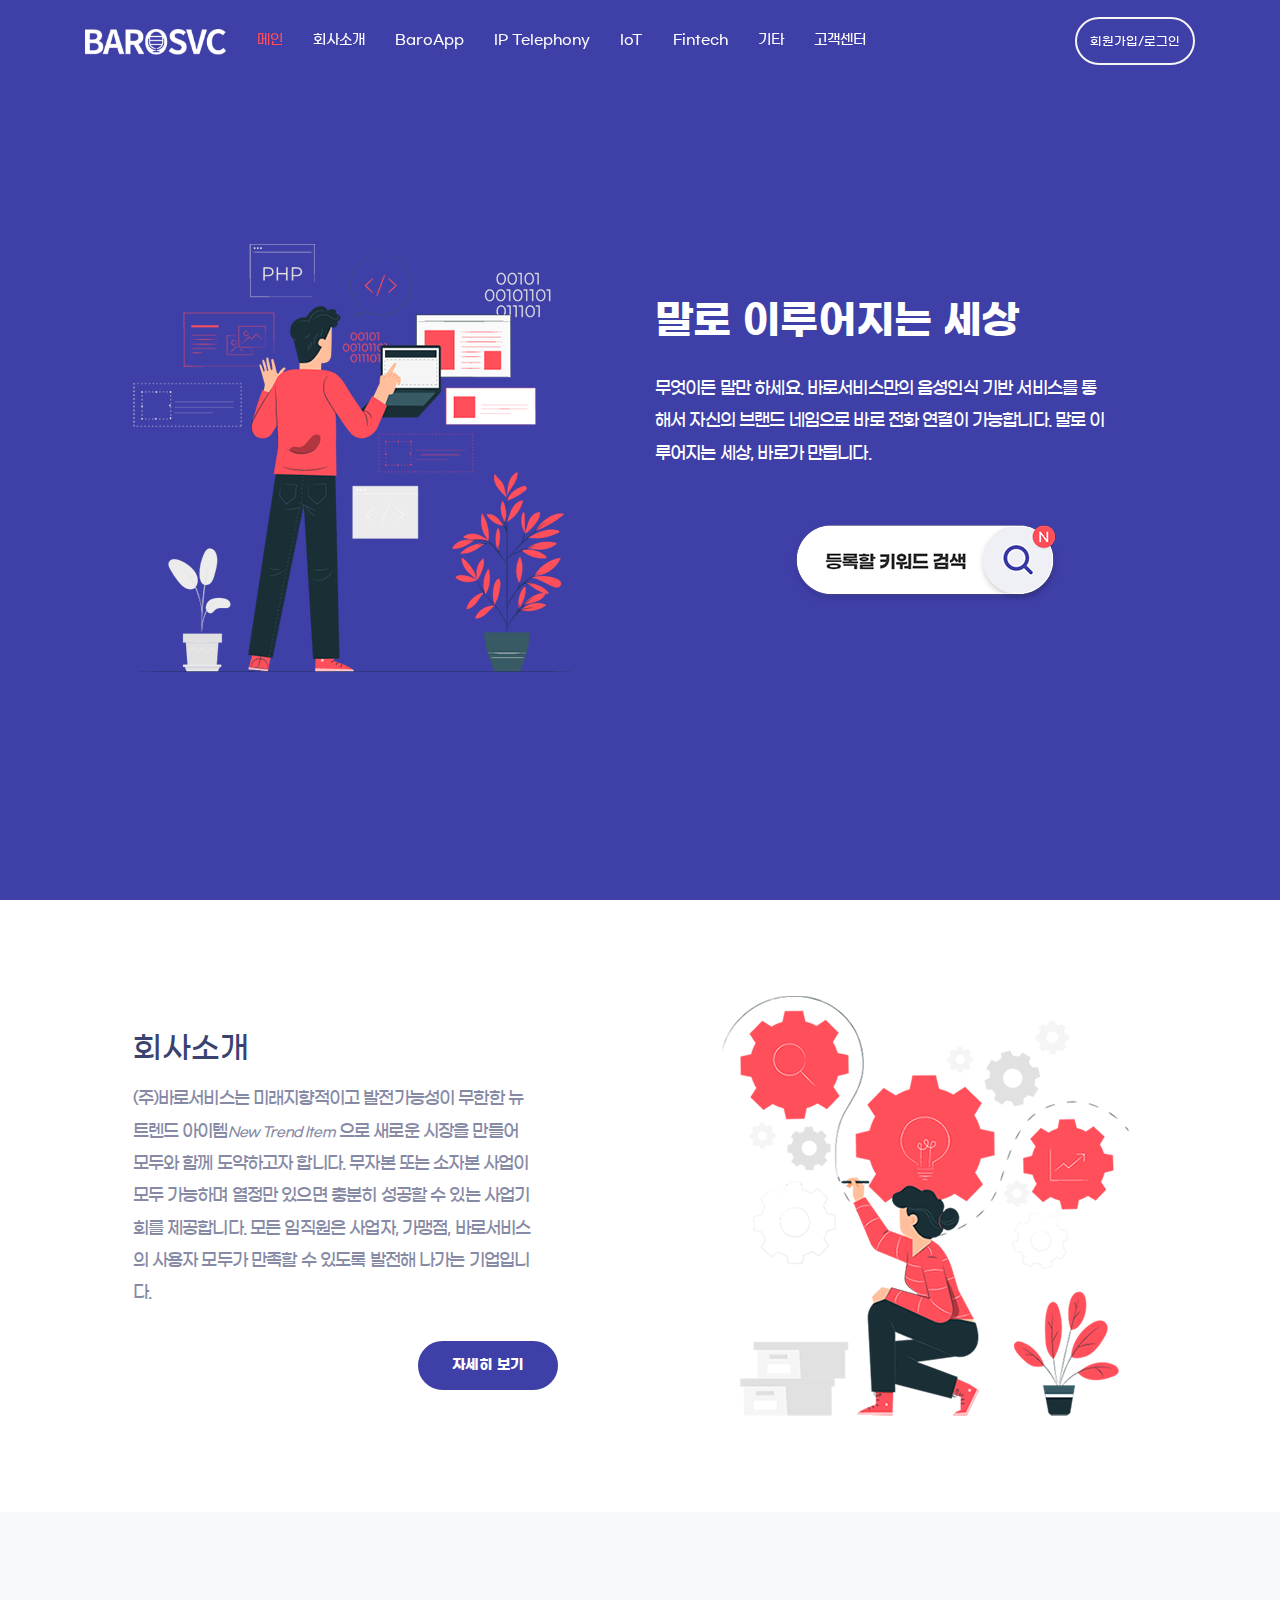
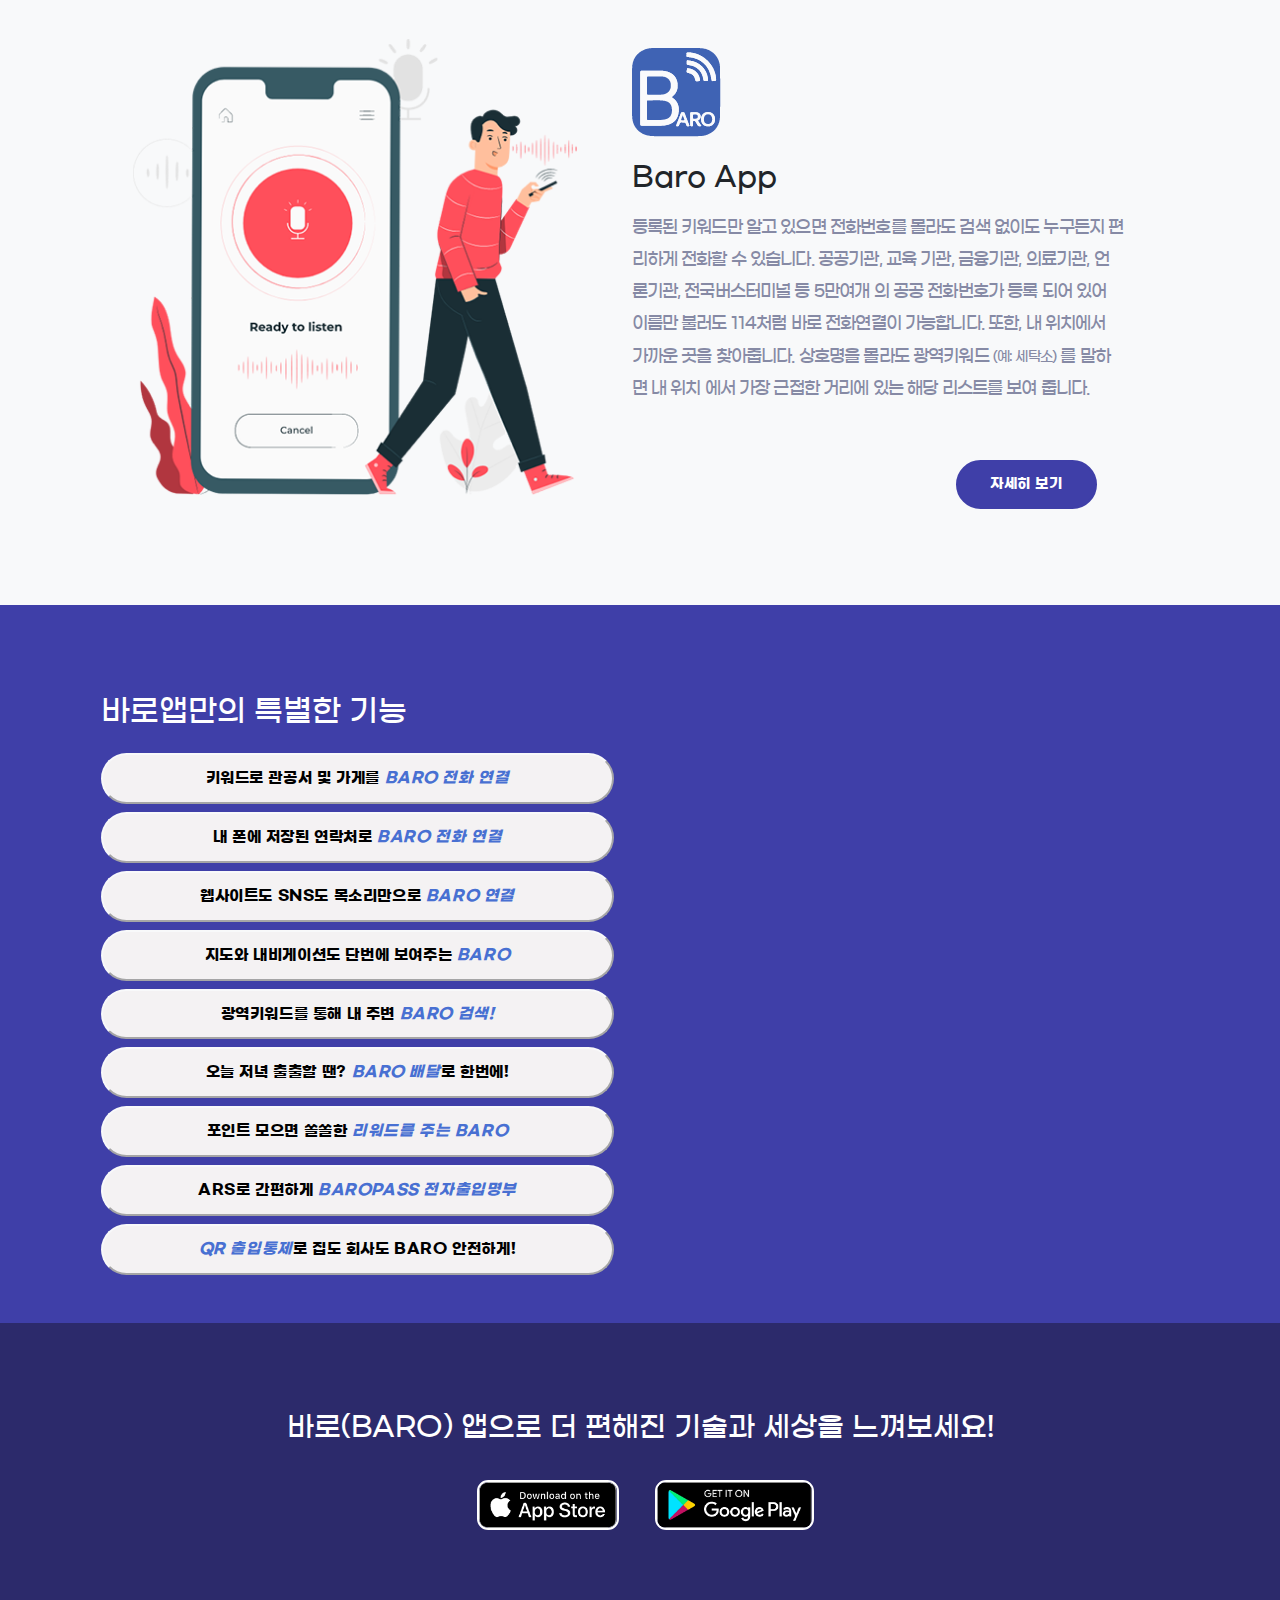
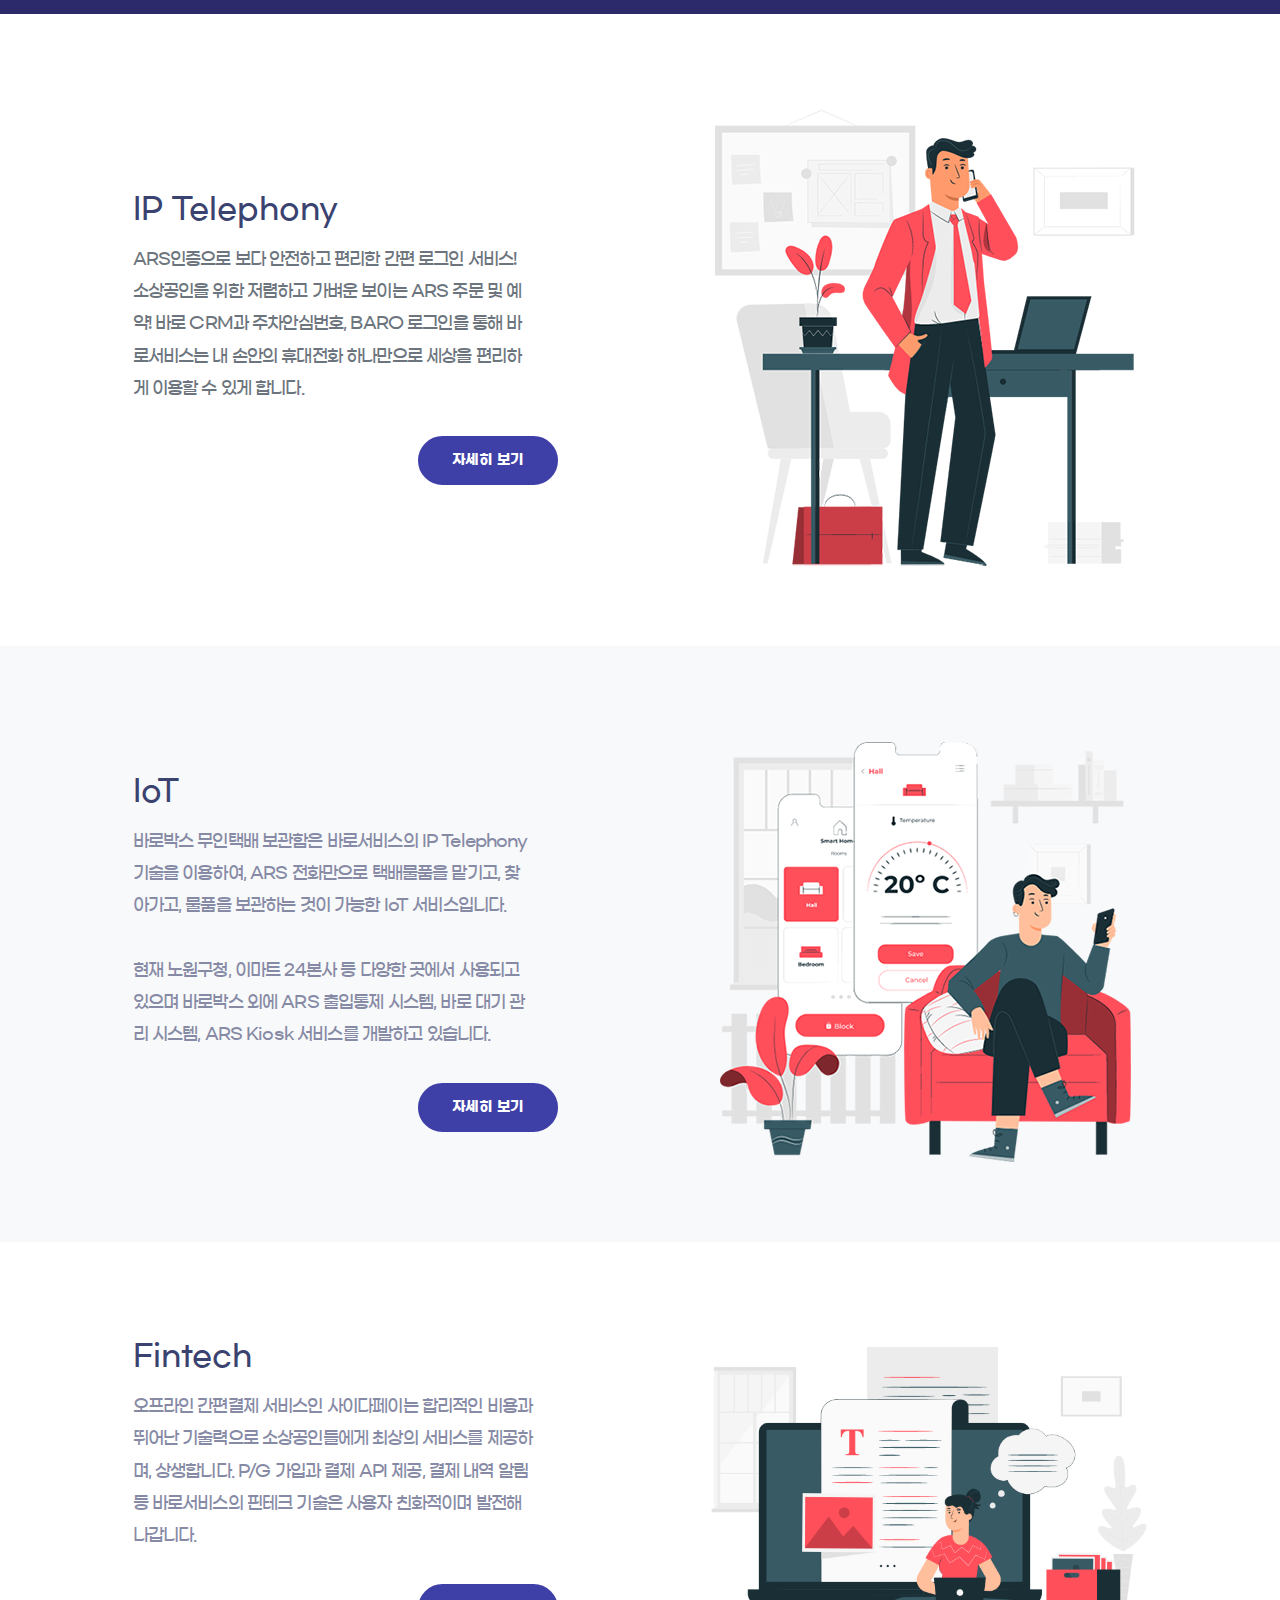
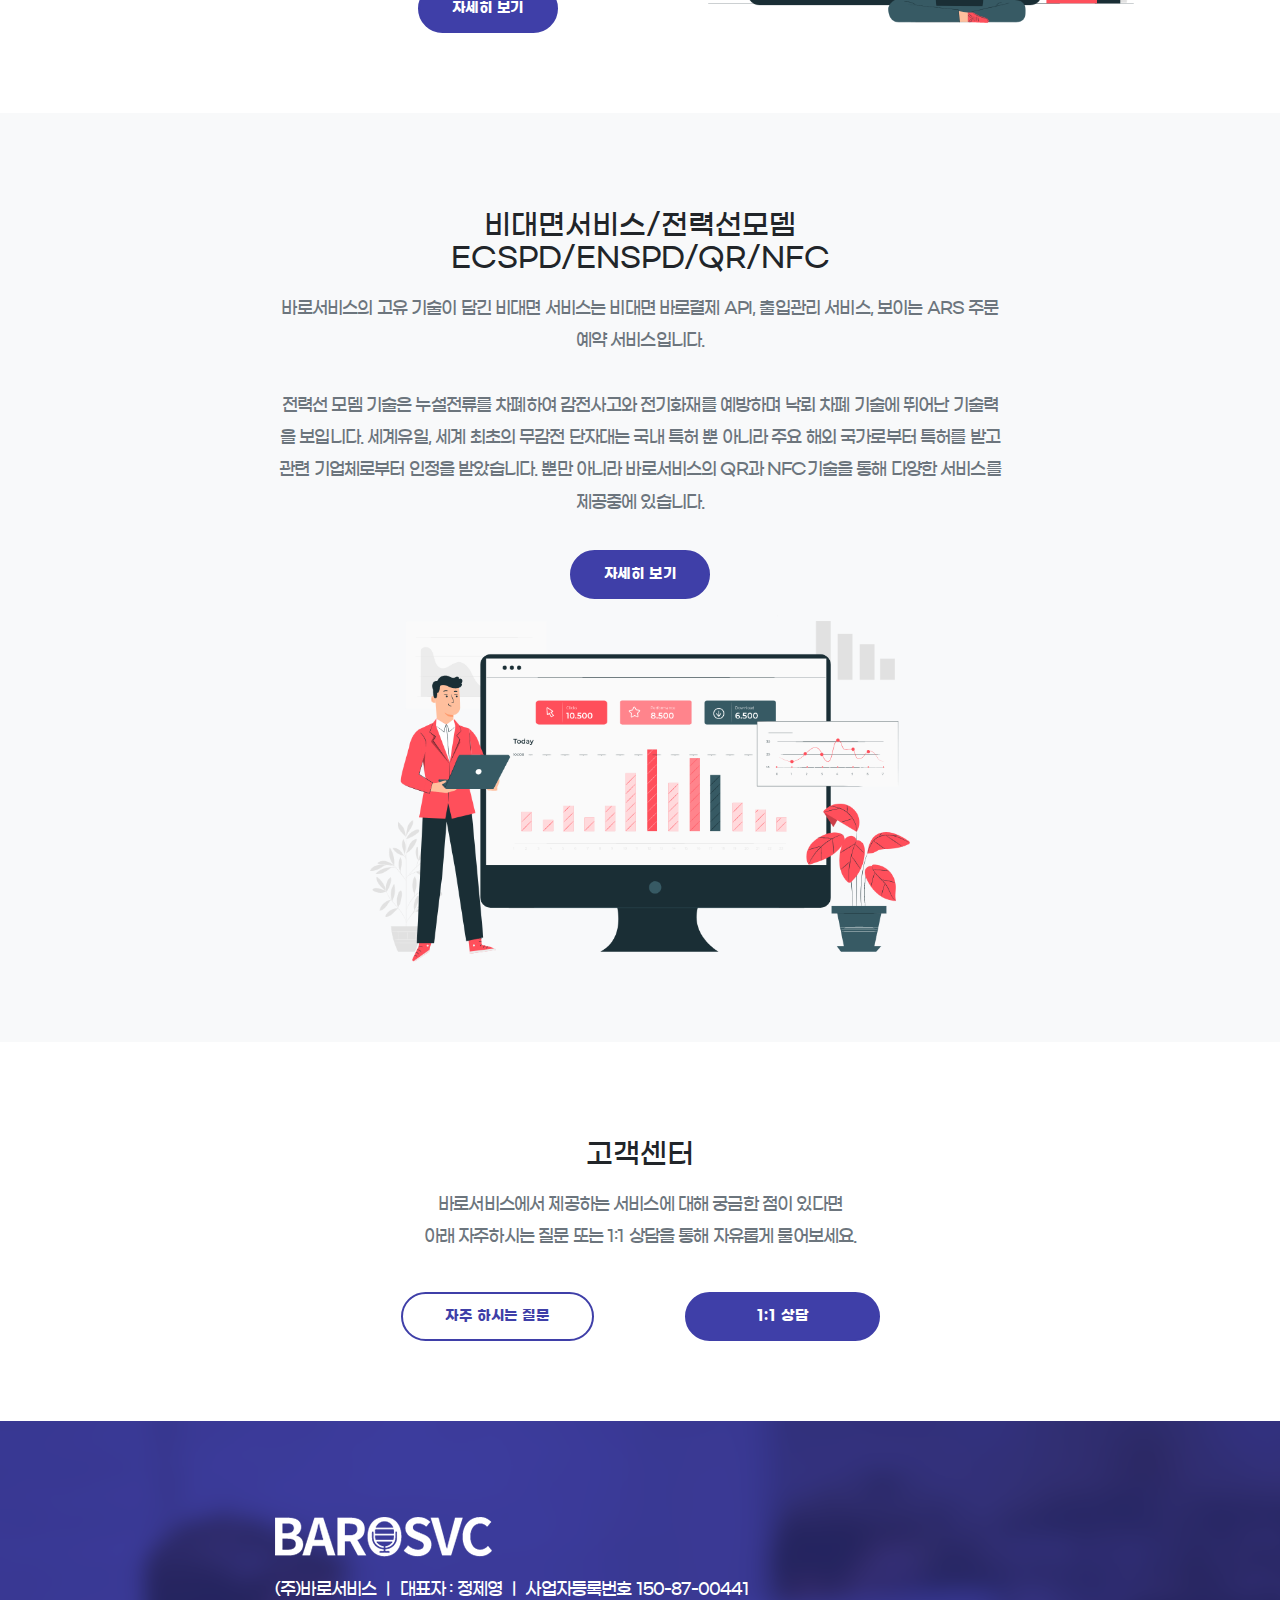
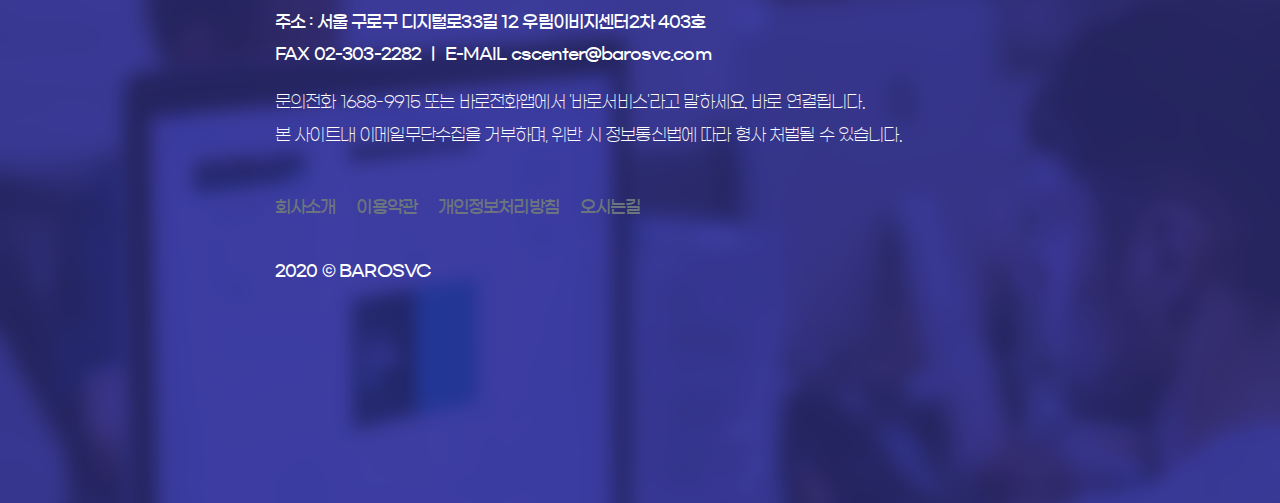
==== index.html @ 36eae2c4 "listed button organize" ====
<!DOCTYPE html>
<html lang="en">
<head>
    <meta charset="UTF-8">
    <meta name="viewport" content="width=device-width, initial-scale=1.0">
    <title>(주)바로서비스</title>
    <meta name="keywords" content="">
    <meta name="description" content="">

    <!--Shortcut Icon -->
    <link rel="shortcut icon" href="images/favicon.ico">
    <link rel="icon" href="images/favicon.ico" type="image/x-icon">

    <!--Slider Css-->
    <link href="css/owl.carousel.css" rel="stylesheet">
    <link href="css/owl.theme.css" rel="stylesheet">
    <link href="css/owl.transitions.css" rel="stylesheet">

    <!-- Icon -->
    <link href="css/mobiriseicons.css" rel="stylesheet">

    <link rel="stylesheet" type="text/css" href="css/materialdesignicons.min.css" />

    <!--bootstrap Css-->
    <link rel="stylesheet" type="text/css" href="css/bootstrap.min.css" />

    <!-- Custom styles for this template -->
    <link href="css/style.css" rel="stylesheet">
</head>
<body>
    <!--START NAVBAR-->
    <nav class="navbar navbar-expand-lg fixed-top custom_nav_menu sticky">
        <div class="container">
            <!-- LOGO -->
            <a class="navbar-brand logo" href="index.html" >
                <img class="img-fluid logo-light" src="images/logo-white.png" alt="Logo Light">
                <img class="img-fluid logo-dark" src="images/logo-blue.png" alt="Logo Dark">
            </a>

            <button class="navbar-toggler" type="button" data-toggle="collapse" data-target="#navbarCollapse" aria-controls="navbarCollapse" aria-expanded="false" aria-label="Toggle navigation">
                <i class="mdi mdi-menu"></i>
            </button>
            
            <div class="collapse navbar-collapse" id="navbarCollapse">
                <ul class="navbar-nav mr-auto">
                    <!--
                        <li class="nav-item active"><a href="#home" class="nav-link">메인</a></li>
                    -->
                    <li class="nav-item active"><a href="#home" class="nav-link">메인</a></li>
                    <li class="nav-item"><a href="#about" class="nav-link">회사소개</a></li>
                    <li class="nav-item"><a href="#baroapp" class="nav-link">BaroApp</a></li>
                    <li class="nav-item"><a href="#iptelephony" class="nav-link">IP Telephony</a></li>
                    <li class="nav-item"><a href="#iot" class="nav-link">IoT</a></li>
                    <li class="nav-item"><a href="#fintech" class="nav-link">Fintech</a></li>
                    <li class="nav-item"><a href="#etc" class="nav-link">기타</a></li>
                    <li class="nav-item"><a href="#contact" class="nav-link">고객센터</a></li>

                </ul>
                <!-- <img src="images/search_white.png" alt="search"> -->
                <button class="btn_outline btn btn_small text-capitalize btn_rounded navbar-btn" style="padding: 13px; font-size: 12px; letter-spacing: 0px;"  
                onclick="location.href='https://barosvc.com/baro/register'" >회원가입/로그인</button>

            </div>
        </div>
    </nav>
    <!--END NAVBAR-->
    <!-- About Section Start-->
    <section class="bg_home_tech_soft full_height_100vh_home" id="home">
        <div class="bg_overlay_cover_on"></div>
        <div class="home_table_cell">
            <div class="home_table_cell_center">
                <div class="container position-relative up-index">
                    <div class="row">

                        <div class="col-lg-6">
                            <div class="home_side_img mt-3">
                                <img src="images/image-01.png" alt="" class="img-fluid mx-auto d-block">
                            </div>
                        </div>
                        <div class="col-lg-6 mt-4 ">
                            <div class="mt-3">
                                <h1 class="home_title text-white mx-auto mb-0 pt-4"> 말로 이루어지는 세상</h1>
                                <div class="home_text_details">
                                    <p class="home_subtitle mt-4 mb-5 p">
                                        무엇이든 말만 하세요. 
                                        바로서비스만의 음성인식 기반 서비스를 통해서 
                                        자신의 브랜드 네임으로 바로 전화 연결이 가능합니다.
                                        말로 이루어지는 세상, 바로가 만듭니다. 

                                    </p>
                                </div>

                                <div class="img_about mt-3 pt-7">
                                    <a href="https://www.barosvc.com/baro/keyword">
                                        <img src="images/keywordsearch.png" alt="" class="img-fluid mx-auto d-block"></a>
                                </div>

                                
                            </div>
                        </div>

                        
                    </div>
                </div>
            </div>
        </div>
    </section>
        <!-- About Start-->
    <section class="section_all" id="about">
        <div class="container">
            <div class="row vertical_content_manage mb-3">
                <div class="col-lg-6">
                    <div class="about_details mt-4">
                        <h3 class="text-capitalize text_subtitle mb-3">회사소개</h3>
                        <p class="text_muted mt-3"> 
                            (주)바로서비스는 미래지향적이고 발전가능성이 무한한 뉴트렌드 아이템<em><small>New Trend Item</small></em> 으로 새로운 시장을 만들어 모두와 함께 도약하고자 합니다. 
                            무자본 또는 소자본 사업이 모두 가능하며 열정만 있으면 충분히 성공할 수 있는 사업기회를 제공합니다. 
                            모든 임직원은 사업자, 가맹점, 바로서비스의 사용자 모두가 만족할 수 있도록 발전해 나가는 기업입니다. 
                        </p>
                    </div>
                    
                    <div class="row mt-3">
                        <div class="col-lg-6">

                        </div>
                        <div class="col-lg-6">
                            <div class="mt-3">
                                <a href="https://www.barosvc.com/baro/baro_crm/1" 
                                class="btn btn_custom btn_rounded">자세히 보기</a>
                            </div>
                        </div>
                    </div>
                </div>
                <div class="col-lg-5">
                    <div class="img_about mt-3">
                        <img src="images/image-02.png" alt="" class="img-fluid mx-auto d-block">
                    </div>
                </div>
            </div>
        </div>
    </section>
    <!-- About End  -->
    
    <!-- Baroapp Start -->
       <section class="section_all bg-light" id="baroapp">
        <div class="container">
            <div class="row vertical_content_manage mb-7">
                <div class="col-lg-5">
                    <div class="services_img mt-3">
                        <img src="images/image-03.png" alt="" class="img-fluid mx-auto d-block">
                    </div>
                </div>

                <div class="col-lg-6">
                    <div class="row mt-3">
                        <div class="col-lg-12">
                            <div class="services_boxes p-4 mt-3">
                                <div class="services_icon ">
                                    <a href="https://baroapp.baro.pro/%EB%B0%94%EB%A1%9C%EC%95%B1-%EC%82%AC%EC%9A%A9%EB%B2%95-1" target="_blank"><img src="images/icon-baroapp.png"></a>
                                </div>
                                <div class="services_desc mt-4">
                                    <h3 class="text-capitalize text_subtitle mb-3">Baro App</h5>
                                    <p class="mt-3 text_muted mb-3">
                                        등록된 키워드만 알고 있으면 전화번호를 몰라도 검색 없이도 누구든지 편리하게 전화할 수 있습니다. 
                                        공공기관, 교육 기관, 금융기관, 의료기관, 언론기관, 전국버스터미널 등 5만여개 의 공공 전화번호가 등록 되어 있어
                                         이름만 불러도 114처럼 바로 전화연결이 가능합니다. 또한, 내 위치에서 가까운 곳을 찾아줍니다. 
                                         상호명을 몰라도 광역키워드 <small>(예: 세탁소)</small> 를 말하면 내 위치 에서 가장 근접한 거리에 있는 해당 리스트를 보여 줍니다.
                                    </p>
                                </div>
                            </div>
                        </div>

                    </div>

                    <div class="row mb-3">
                        <div class="col-lg-7">

                        </div>
                        <div class="col-lg-5">
                            <div class="mt-3 ml-3">
                                <a href="#" class="btn btn_custom btn_rounded">자세히 보기</a>
                            </div>
                        </div>
                    </div>
                   
                </div>
            </div>
        </div>
    </section>
    <!-- BaroApp End  -->
    <!--바로앱 상세-->
    <section class="section_all bg_custom pb-0" id="baroapp-function">
        <div class="container pb-0"">
            <div class="row pb-0">
                <div class="col-lg-6 mb-5">
                    <div class="about_details mt-2 ml-3">
                        <h3 class="text-capitalize text_subtitle text-white mb-3">바로앱만의 특별한 기능</h3>
                    </div>
                    <div class="row">
                        <div class="col-lg-12 mt-2 ml-3"">
                            <div>
                                <button class="btn-light btn_baroapp">키워드로 관공서 및 가게를 <i class="baro_highlight">BARO 전화 연결</i></a>
                            </div>
                        </div>
                        <div class="col-lg-12 mt-2 ml-3">
                            <div>
                                <button class="btn-light btn_baroapp">내 폰에 저장된 연락처로 <i class="baro_highlight">BARO 전화 연결</i></a>
                            </div>
                        </div>
                        <div class="col-lg-12 mt-2 ml-3">
                            <div >
                                <button class="btn-light btn_baroapp">웹사이트도 SNS도 목소리만으로 <i class="baro_highlight">BARO 연결</i></a>
                            </div>
                        </div>
                        <div class="col-lg-12 mt-2 ml-3">
                            <div>
                                <button class="btn-light btn_baroapp">지도와 내비게이션도 단번에 보여주는 <i class="baro_highlight">BARO</i></a>
                            </div>
                        </div>
                        <div class="col-lg-12 mt-2 ml-3">
                            <div>
                                <button class="btn-light btn_baroapp">광역키워드를 통해 내 주변 <i class="baro_highlight">BARO 검색!</i></a>
                            </div>
                        </div>
                        <div class="col-lg-12 mt-2 ml-3">
                            <div>
                                <button class="btn-light btn_baroapp">오늘 저녁 출출할 땐? <i class="baro_highlight">BARO 배달</i>로 한번에!</a>
                            </div>
                        </div>
                        <div class="col-lg-12 mt-2 ml-3">                            
                            <div>
                                <button class="btn-light btn_baroapp">포인트 모으면 쏠쏠한 <i class="baro_highlight">리워드를 주는 BARO</i></a>
                            </div>
                        </div>
                        <div class="col-lg-12 mt-2 ml-3">
                            <div>
                                <button class="btn-light btn_baroapp">ARS로 간편하게 <i class="baro_highlight">BAROPASS 전자출입명부</i></a>
                            </div>
                        </div>
                        <div class="col-lg-12 mt-2 ml-3">
                            <div>
                                <button class="btn-light btn_baroapp"><i class="baro_highlight">QR 출입통제</i>로 집도 회사도 BARO 안전하게!</a>
                            </div>
                        </div>
                        
                        
                    </div>
                </div>
                <div class="col-lg-5 mt-3 mb-3 pb-0">
                    <div class="img_about ml-7 mb-1 p-1" >
                        <!--
                        <img src="images/holding-phone-baroapp-long.png" alt="" class="img-fluid d-block">
                        -->
                        <video playsinline muted autoplay loop id="video-baroapp" class="ml-5">
                            <source src="video/baroapp-play.mp4" type="video/mp4">
                            <strong> Your browser does not support the video tag.</strong>
                        </video>
                    </div>
                </div>
            </div>
        </div>
    </section>
    <!--바로앱 상세 End-->
    <!-- BaroApp 띠배너 Start-->
    <section class="section_all" id="baroapp-download" style="background-color: #2C2A6B;">
        <div class="container">
            <div class="row">
                
                    <h3 class="text-capitalize text-white mx-auto p-2">
                        바로(BARO) 앱으로 더 편해진 기술과 세상을 느껴보세요!
                    </h3>
            </div>
                <div class="row mx-auto p-1">
                    <div class="col-md-4"></div>
                    <div class="col-lg-2">
                        <div class="mt-3 ">
                            <a href="https://apps.apple.com/kr/app/%EB%B0%94%EB%A1%9C%EC%95%B1-baroapp/id1038801091" class="" target="_blank">
                                <img class="mx-auto d-block"src="images/badge-appstore.png" alt="앱스토어링크" height="50px" 
                                style="border: white solid 2px; border-radius: 0.7em;"></a>
                        </div>
                    </div>
                    <div class="col-lg-2">
                        <div class="mt-3 ">
                            <a href="https://play.google.com/store/apps/details?id=kr.barotel" class="" target="_blank">
                                <img class=" mx-auto d-block"src="images/badge-playstore.png" alt="플레이스토어링크" height="50px" style="border: white solid 2px; border-radius: 0.7em;"></a>
                        </div>
                    </div>
                    <div class="col-md-4"></div>
                    
                </div>
            </div>
        </div>
    </section>
    <!--Baroapp end -->
    <section class="section_all bg_light" id="iptelephony">
        <div class="container">
            <div class="row vertical_content_manage">
                <div class="col-lg-6">
                    <div class="about_details mt-3">
                        <h3 class="text-capitalize text_subtitle mb-3 ">IP Telephony</h3>
                        <p class=" mt-3 text-muted mb-3"> 
                            ARS인증으로 보다 안전하고 편리한 간편 로그인 서비스! 
                            소상공인을 위한 저렴하고 가벼운 보이는 ARS 주문 및 예약! 바로 CRM과 주차안심번호, BARO 로그인을 
                            통해 바로서비스는 내 손안의 휴대전화 하나만으로 세상을 편리하게 이용할 수 있게 합니다.
                        </p>
                    </div>
                    
                    <div class="row mt-3">
                        <div class="col-lg-6">

                        </div>
                        <div class="col-lg-6">
                            <div class="mt-3">
                                <a href="https://sites.google.com/baro.pro/barotel/ars-%EC%9D%B8%EC%A6%9D" target="_blank" class="btn btn_custom btn_rounded">자세히 보기</a>
                            </div>
                        </div>
                    </div>
                </div>
                <div class="col-lg-5">
                    <div class="img_about mt-3">
                        <img src="images/image-04.png" alt="" class="img-fluid mx-auto d-block">
                    </div>
                </div>
            </div>
        </div>
    </section>
    <!--IoT Start-->
    <section class="section_all bg-light" id="iot">
        <div class="container">
            <div class="row vertical_content_manage">
                <div class="col-lg-6">
                    <div class="about_details mt-3">
                        <h3 class="text-capitalize text_subtitle mb-3">IoT</h3>
                        <p class="text_muted mt-3"> 
                            바로박스 무인택배 보관함은 바로서비스의 IP Telephony 기술을 이용하여, ARS 전화만으로 택배물품을 맡기고, 찾아가고, 
                            물품을 보관하는 것이 가능한 IoT 서비스입니다. <br><br> 현재 노원구청, 이마트 24본사 등 다양한 곳에서 사용되고 있으며 바로박스 
                            외에 ARS 출입통제 시스템, 바로 대기 관리 시스템, ARS Kiosk 서비스를 개발하고 있습니다. 
                        </p>
                    </div>
                    
                    <div class="row mt-3">
                        <div class="col-lg-6">

                        </div>
                        <div class="col-lg-6">
                            <div class="mt-3">
                                <a href="#" class="btn btn_custom btn_rounded">자세히 보기</a>
                            </div>
                        </div>
                    </div>
                </div>
                <div class="col-lg-5">
                    <div class="img_about mt-3">
                        <img src="images/image-05.png" alt="" class="img-fluid mx-auto d-block">
                    </div>
                </div>
            </div>
        </div>
    </section>
    <!--IoT End-->
    <section class="section_all" id="fintech">
        <div class="container">
            <div class="row vertical_content_manage">
                <div class="col-lg-6">
                    <div class="about_details mt-3">
                        <h3 class="text-capitalize text_subtitle mb-3">Fintech</h3>
                        <p class="text_muted mt-3"> 
                            오프라인 간편결제 서비스인 사이다페이는 합리적인 비용과 뛰어난 기술력으로 소상공인들에게 최상의 서비스를 제공하며, 
                            상생합니다. P/G 가입과 결제 API 제공, 결제 내역 알림 등 바로서비스의 핀테크 기술은 사용자 친화적이며 발전해나갑니다. 
                        </p>
                    </div>
                    
                    <div class="row mt-3">
                        <div class="col-lg-6">

                        </div>
                        <div class="col-lg-6">
                            <div class="mt-3">
                                <a href="#" class="btn btn_custom btn_rounded">자세히 보기</a>
                            </div>
                        </div>
                    </div>
                </div>
                <div class="col-lg-5">
                    <div class="img_about mt-3">
                        <img src="images/image-06.png" alt="" class="img-fluid mx-auto d-block">
                    </div>
                </div>
            </div>
        </div>
    </section>

    <section class="section_all bg-light" id="etc">
        <div class="container">
            <div class="row mt-3">
                <div class="col-lg-2"></div>
                <div class="col-lg-8">
                    <h3 class="text-capitalize text-center mb-3">비대면서비스/전력선모뎀<br>ECSPD/ENSPD/QR/NFC</h3>
                    <p class="text-center text-muted mt-3">
                        바로서비스의 고유 기술이 담긴 비대면 서비스는 비대면 바로결제 API, 출입관리 서비스, 보이는 ARS 주문예약 서비스입니다. 
                        <br><br>
                        전력선 모뎀 기술은 누설전류를 차폐하여 감전사고와 전기화재를 예방하며 낙뢰 차폐 기술에 뛰어난 기술력을 보입니다. 
                        세계유일, 세계 최초의 무감전 단자대는 국내 특허 뿐 아니라 주요 해외 국가로부터 특허를 받고 관련 기업체로부터 인정을 받았습니다. 
                        뿐만 아니라 바로서비스의 QR과 NFC기술을 통해 다양한 서비스를 제공중에 있습니다.
                        </p>
                    </p>
                </div>
                <div class="col-lg-2"></div>
            </div>
            
            <div class="row mt-3">
                <div class="col-lg-4"></div>
                <div class="col-lg-4 text-center">
                    <a href="#" class="btn btn_custom btn_rounded">자세히 보기</a>
                </div>
                <div class="col-lg-4"></div>

            </div>

            <div class="row mt-3">
                <div class="col-lg-3"></div>
                <div class="col-lg-6 text-center">
                    <img src="images/image-07.png" alt="" class="img-fluid mx-auto d-block">
                </div>
                <div class="col-lg-3"></div>
            </div>

           

                
        </div>
    </section>

    <!--고객센터-->
    <section class="section_all" id="contact">
        <div class="container">
            <div class="row mt-3">
                <div class="col-lg-2">
                </div>
                <div class="col-lg-8">
                    <h3 class="text-capitalize text-center mb-3">고객센터</h3>
                    <p class="text-center text-muted mt-3">
                        바로서비스에서 제공하는 서비스에 대해 궁금한 점이 있다면<br>
                        아래 자주하시는 질문 또는 1:1 상담을 통해 자유롭게 물어보세요. 
                </div>
                <div class="col-lg-2">
                </div>
                
            </div>
            <div class="row mt-3">
                <div class="col-lg-3">
                </div>
                <div class="col-lg-3 mt-2 text-center">
                    <a href="https://www.barosvc.com/baro/board/faq" 
                    class="btn btn_custom btn_rounded btn_border" >
                    &nbsp;&nbsp;&nbsp;&nbsp;자주 하시는 질문&nbsp;&nbsp;&nbsp;&nbsp;</a>
                </div>
                <div class="col-lg-3 mt-2 text-center">
                    <a href="https://www.barosvc.com/baro/board/qna" 
                    class="btn btn_custom btn_rounded" style="padding:12px 70px;">1:1 상담 </a>
                </div>
                <div class="col-lg-3">
                </div>
            </div>
        </div>

    </section>

    <!-- Footer -->
    <footer class="section_all footer_detail" style="background-image: url('images/footer.png'); padding-bottom: 200px;">
        <div class="container">
            <div class="row mt-3">
                <div class="col-lg-2"></div>
                <div class="col-lg-8">
                    <a href="#home" class="logo">
                        <img class="logo" src="images/logo-white.png">
                    </a>
                    <p class="mt-3 text-white" style="font-style: normal;">
                        (주)바로서비스 ㅣ 대표자 : 정제영 ㅣ 사업자등록번호 150-87-00441 <br>
                        주소 : 서울 구로구 디지털로33길 12 우림이비지센터2차 403호<br>
                        FAX 02-303-2282 ㅣ E-MAIL cscenter@barosvc.com
                    </p>
                    <p class="mt-3 text-white" style="font-weight:300;">
                        문의전화 1688-9915 또는 바로전화앱에서 '바로서비스'라고 말하세요. 바로 연결됩니다.<br>
                        본 사이트내 이메일무단수집을 거부하며, 위반 시 정보통신법에 따라 형사 처벌될 수 있습니다.

                    </p>
                    <div class="row">
                        <div class="col-lg-9">
                            <p class="mt-4 text-muted">
                                <a class="text-muted" href="#" target="_blank"> 회사소개&nbsp;&nbsp;&nbsp;&nbsp;</a>
                                <a class="text-muted" data-toggle="modal" data-target="#policyModal" style="cursor:pointer;">이용약관&nbsp;&nbsp;&nbsp;&nbsp;</a>
                                <a class="text-muted" data-toggle="modal" data-target="#privacyModal" style="cursor:pointer;">개인정보처리방침&nbsp;&nbsp;&nbsp;&nbsp;</a>
                                <a class="text-muted" href="http://kko.to/F9qD7JWDp" target  ="_blank">오시는길</a>
                            </p>
                    </div>
                       
                    </div>
                </div>
                <div class="col-lg-2"></div>
            </div>
            <div class="fot_bar "></div>
            <div class="row pt-3 pb-3 ">
                <div class="col-lg-2"></div>
                <div class="col-lg-8">
                    <p class="text-white mb-0">
                        2020 © BAROSVC
                    </p>
                </div>
                <div class="col-lg-2"></div>

            </div>

        </div>
    </footer>
    <!-- 개인정보처리방침 Modal -->
    <div class="modal fade" id="privacyModal" tabindex="-1" role="dialog" aria-labelledby="myLargeModalLabel" aria-hidden="true">
        <div class="modal-dialog modal-lg" role="document">
        <div class="modal-content">
            <div class="modal-header">
            <h5 class="modal-title" id="exampleModalLongTitle">개인정보처리방침</h5>
            <button type="button" class="close" data-dismiss="modal" aria-label="Close">
                <span aria-hidden="true">&times;</span>
            </button>
            </div>
            <div class="modal-body">
                제 1 장 총칙
                <br>(주)바로서비스(이하 "회사")은 고객의 개인정보를 소중하게 생각하고 고객님의 개인정보를 효과적으로 관리하고 안전하게 보호하기 위하여 최선의 노력을 다하고 있습니다.
                <br>회사는 『정보통신망 이용촉진 및 정보보호 등에 관한 법률』과 개인정보보호 관련 각종 법규를 준수하고 있습니다. 또한, 개인정보취급방침을 제정하여 이를 준수하고 있으며, 본 취급방침을 바로전화앱 또는 홈페이지에 공개하여 고객이 언제나 쉽게 열람할 수 있도록 하고 있습니다.
                <br><br>
                <br>1. 회사는 고객님의 개인정보를 중요시하며, "정보통신망 이용촉진 및 정보보호 등에 관한 법률"에 관한 법률을 준수하고 있습니다.
                <br>2. 회사는 개인정보취급방침을 통하여 고객님께서 제공하시는 개인정보가 어떠한 용도와 방식으로 이용되고 있으며, 개인정보보호를 위해 어떠한 조치가 취해지고 있는지 알려드립니다.
                <br>3. 개인정보취급방침은 관련 법령 및 내부 운영 방침의 변경에 따라 변경될 수 있습니다. 개인정보취급방침이 변경되는 경우에는 변경 이유 및 내용을 바로전화앱 또는 웹사이트 공지사항 등을 통해 지체 없이 공지합니다.
                <br><br>
                <br>제 2 장 개인정보 수집/이용 등에 대한 동의
                <br>1. 회사는 개인정보취급방침 및 이용약관을 마련하고 고지하고 있으며, 고객님은 바로전화 모바일 App 설치 시 안내된 동의 내용을 확인하고 ‘동의’ 버튼을 클릭하여 동의하는 방법으로 동의를 할 수 있습니다.
                <br>2. 회사의 개인정보의 처리에 동의하지 않는 경우 동의를 거부할 수 있습니다. 다만，그러한 경우 서비스의 이용이 불가하거나 제한될 수 있습니다.
                <br><br>
                <br>제 3 장 개인정보의 수집 및 이용 목적
                <br>1. 여러분의 소중한 개인정보는 이용자 및 회원관리， 신규서비스 개발 및 마케팅 등 더 나은 서비스 제공을 위해 활용됩니다.
                <br>2. 여러분이 동의한 이용약관에 따라， 회사는 더욱 향상된 경험을 드리기 위해 필요한 여러분의 최소한의 개인정보를 수집합니다. 여러분에게 개별적으로 알려드릴 사항이 있을 때나， 서비스 이용과 관련하여 문의나 분쟁이 있는 경우를 위해서도 필요합니다.
                <br>3. 아래 각 항에 대한 맟춤형 서비스 제공 및 서비스 이용에 대한 통계적 분석을 위해 활용될 수 있습니다.
                <br>- 서비스(제품) 개선
                <br>- 고객 관심사에 부합하는 서비스 및 이벤트 기획
                <br>- 경품행사, 이벤트등 광고성 정보 전달
                <br><br>
                제 4 장 수집하는 개인정보의 항목 및 수집방법
                <br>1. 회사가 수집하는 개인정보는 다음과 같습니다
                <br>수집 항목 수집방법
                <br>휴대폰번호, 통신사,
                <br>휴대폰 단말기의 OS 및 버전 바로전화앱 설치후 최초 폰인증시
                <br>성명, 아이디, 패스워드 회원 가입시
                <br>2. 서비스 이용과정이나 사업처리과정에서 다음과 같은 정보들이 생성되어 수집될 수 있습니다.
                <br>- 서비스 이용기록 (키워드 호출, 전화연결, 홈페이지연결, 앱실행등 서비스 이용 내역)
                <br>- 접속로그, 위치정보
                <br><br>
                제 5 장 개인정보의 보유 및 이용기간
                <br>1. 고객의 개인정보는 “회사” 고객에게 서비스를 제공하는 기간 동안에 보유 및 이용됩니다. 회원 탈퇴 시 수집된 개인의 정보가 열람 또는 이용될 수 없도록 파기 처리됩니다. 다만, 관계법령의 규정에 의하여 보존할 필요성이 있는 경우에는 관계법령에 따라 보존합니다.
                <br>2. 상법. 전자상거래 등에서의 소비자보호에 관한 법률 등 관계법령의 규정에 의하여 보존할 필요 가 있는 경우, 회사는 관계법령에서 정한 일정한 기간 동안 회원정보를 보관합니다. 이 경우 회사는 보관하는 정보를 그 보관의 목적으로만 이용하여 보존기간은 아래와 같습니다.
                <br>보존기록 보존목적 보존기간
                <br>본인확인에 관한 기록 정보통신망 이용촉진 및 정보보호 등에 관한 법률 6개월
                <br>통신사실확인자료 제공 시 필요한 가입자의 전기통신 일시, 전기통신 개시/종료시간, 통신번호 등 상대방의 가입자번호, 사용초, 통신신망에 접속된 정보통신기기의 위치추적자료 통신비밀보호법 제15조의 2 12개월
                <br>통신사실확인자료 제공시 필요한 로그기록자료, IP주소 통신비밀보호법 3개
                <br><br>
                제 6 장 개인정보의 파기절차 및 방법
                <br>회사는 원칙적으로 개인정보 수집 및 이용목적이 달성된 후에는 해당 정보를 지체 없이 파기합니다. 파기 절차 및 방법은 다음과 같습니다.
                <br>1. 파기절차
                <br>가. 원칙적으로 고객님께서 서비스 가입 등을 위해 제공하신 정보는 수집 및 이용목적이 달성된 후 별도의 DB로 옮겨져(종이의 경우 별도의 서류함) 내부 방침 및 기타 관련 법령에 의한 정보보호 사유(보유 및 이용기간 참조)에 따라 일정기간 저장된 후 파기됩니다.
                <br>나. 파기대상 : 보유기간 및 관련법령에 따른 보존기간이 종료된 고객정보
                <br>2. 파기방법
                <br>가. 종이(서면)에 작성?출력된 개인정보 : 분쇄하거나 소각 등의 방법으로 파기
                <br>나. DB 등 전자적 파일 형태로 저장된 개인정보 : 재생할 수 없는 기술적 방법으로 삭제
                <br><br>
                제 7 장 수집한 개인정보의 공유 및 제공
                <br>회사는 고객님의 개인정보를 '서비스 이용약관' 또는 '개인정보취급방침'에서 명시한 범위 내에서 이용하며, 명시한 범위를 넘어서 제3자와 공유하거나 제공하지 않습니다.
                <br>다만, 고객님의 사전동의가 있거나, 관련 법령(통신비밀보호법, 전기통신사업법, 국세기본법 등)의 특별한 규정이 있는 경우, 법령에 정해진 규정과 절차에 따라 제공하는 경우는 예외로 합니다.
                <br>※ 단, 향후 개인정보 / 신용정보를 제공받는 제 3자와의 신규계약 또는 계약 해지 등 계약변경에 따라 위 제 3자는 변경될 수 있으며 이 경우 회사 홈페이지의 '개인정보취급방침' 등을 통해 공지하는 등 관계법령에 따라 요구되는 절차를 준수하겠습니다.
                <br><br>
                제 8 장 개인정보의 기술적, 관리적 보호
                <br>회사는 회원의 개인정보를 처리함에 있어 개인정보가 분실 도난 누출 변조 또는 훼손되지 않도록 안전성 확보를 위해 다음과 같은 기술적. 관리적 물리적 대책을 강구하고 있습니다.
                <br>[기술적 보호대책]
                <br>1. 개인정보는 비밀번호에 의해 보호되며, 중요한 데이터는 파일 및 전송 데이터를 암호화하거나 파일 잠금기능(Lock)을 사용하는 등 별도 보안기능을 통해 보호되고 있습니다.
                <br>[관리적 보호대책]
                <br>1. 개인정보 처리 직원은 담당자에 한정시키고 있고 이를 위한 별도의 비밀번호를 부여하고 정기적으로 갱신하고 있으며, 담당자에 대한 수시 교육을 통해 개인정보 처리방침의 준수를 강조하고 있습니다.
                <br>2. 단, 회사는 고객님 개인의 실수나 기본적인 인터넷의 위험성 때문에 일어나는 일들에 대해 책임을 지지 않습니다. 고객님 본인의 개인정보를 보호하기 위해서 자신의 ID와 비밀번호를 철저히 관리하고 책임을 져야 합니다.
                <br><br>
                제 9 장 개인정보 관리책임 부서 및 연락처
                <br>회사는 고객의 개인정보보호를 매우 중요시하며, 고객의 개인정보가 훼손. 침해 또는 누설되지 않도록 최선을 다하고 있습니다.
                <br>1. 회사는 고객의 개인정보를 보호하고 개인정보와 관련한 불만을 처리하기 위하여 아래와 같이 관련부서 및 개인정보 관리책임자를 지정하고 있으며, 고객의 의견을 매우 소중하게 생각합니다. 고객께서 문의사항이 있을 경우 콜센터 또는 개인정보담당부서로 문의하시면 신속.정확한 답변을 드리겠습니다.
                <br>가. 개인정보관리책임자 : 정제영
                <br>나. 개인정보관리담당자 : 정제영
                <br>다. 전화번호 : (국번없이) 1800-5952
                <br>라. 이메일 : cscenter@barosvc.com
                <br>2. 기타 개인정보침해에 대한 신고나 상담이 필요하신 경우에는 아래 기관에 문의하시기 바랍니다.
                <br>가. 개인정보침해신고센터 : www.118.co.kr / 국번없이 118
                <br>나. 정보보호마크인증위원회 : www.eprivacy.or.kr / 02-580-0533~4)
                <br>다. 대검찰청 인터넷범죄수사센터 : www.spo.go.kr / 02-3480-2000
                <br>라. 경찰청 사이버테러대응센터 : www.ctrc.go.kr / 02-392-0330
                <br><br>
                제 10 장 만 14세 미만 아동의 개인정보보호
                <br>현행법상 만14세 미만의 어린이들은 온라인으로 타인에게 개인정보취급방침를 보내기 전에 반드시 개인정보취급방침의 수집 및 이용목적에 대하여 충분히 숙지하고 법정대리인의 동의를 받아야 합니다.
                <br>이에 회사는 가입약관이나 서비스 이용규칙 등을 통하여 위 사항을 설명하고 있으며 가입시에는 반드시 부모님(법정대리인) 동 의를 받았는지의 여부를 확인합니다.
                <br>회사는 법정대리인에게 전자우편이나 sms를 발송하여 동의의사를 표시한 후 이를 회신토록 하고 있습니다.
                <br>수집된 아동의 부 모님(법정대리인)의 이름, 전화번호는 동의여부 확인 및 추후 부모님(법정대리인)의 본인 확인하는 용도로만 사용할 것입니다.
                <br>만14세 미만 어린이의 부모님(법정대리인)은 어린이의 개인정보취급방침 열람, 정정, 동의철회를 요청할 수 있으며, 이러한 요청이 있을 경우 회사는 지체없이 필요한 조치를 취합니다.
                <br><br>
                제 11 장 개인정보 자동 수집 장치 설치,운영에 관한 사항
                <br>회사는 개인화되고 맞춤화된 서비스를 제공하기 위해서 이용자의 정보를 저장하고 수시로 불러오는 ‘쿠키(cookie)’를 사용합니다.
                <br>쿠키는 웹사이트를 운영하는데 이용되는 서버가 이용자의 브라우저에게 보내는 아주 작은 텍스트 파일로 이용자 컴퓨터의 하드디스크에 저장됩니다.
                <br><br>
                ① 쿠키의 사용목적
                <br>이용자들이 방문한 각 웹 페이지에 대한 방문 및 이용형태, 회원과 비회원의 접속빈도등을 파악하여 이용자에게 최적화된 서비스를 제공하기 위하여 사용합니다.
                <br>② 쿠키의 설치/운영 및 거부
                <br>이용자는 쿠키 설치에 대한 선택권을 가지고 있습니다. 따라서 이용자는 웹브라우저에서 옵션을 설정함으로써 모든 쿠키를 허용하거나, 쿠키가 저장될 때마다 확인을 거치거나, 아니면 모든 쿠키의 저장을 거부할 수도 있습니다.
                <br>다만, 쿠키의 저장을 거부할 경우에는 로그인이 필요한 서비스 이용 시에 어려움이 있을 수 있습니다.
                <br><br>
                제 10 장 개인정보취급방침 고지
                <br>현 개인정보취급방침 내용 추가, 삭제 및 수정이 있을 시에는 홈페이지의 공지사항을 통해 공고할 것입니다.
                <br>개인정보 취급방침 공고일자 : 2015년 6월 15일
                <br>개인정보 취급방침 시행일자 : 2015년 6월 15일
            </div>
            <div class="modal-footer">
            <button type="button" class="btn btn-secondary" data-dismiss="modal">닫기</button>
            
            </div>
        </div>
        </div>
    </div>
    <!-- END 개인정보처리방침 Modal -->
    <!-- 이용약관 Modal -->
    <div class="modal fade" id="policyModal" tabindex="-1" role="dialog" aria-labelledby="myLargeModalLabel" aria-hidden="true">
        <div class="modal-dialog modal-lg" role="document">
        <div class="modal-content">
            <div class="modal-header">
            <h5 class="modal-title" id="exampleModalLongTitle">이용약관</h5>
            <button type="button" class="close" data-dismiss="modal" aria-label="Close">
                <span aria-hidden="true">&times;</span>
            </button>
            </div>
            <div class="modal-body">
                제 1조 (목적)
                <br>이 약관은 ㈜바로서비스(이하 “회사”)가 제공하는 바로전화 앱(이하 “앱”) 이용과 관련하여 “회사”와 “앱” 이용자 또는 회원과의 권리, 의무 및 책임사항, 기타 필요한 사항을 규정함을 목적으로 합니다..
                <br><br>
                제 2조 (정의)
                <br>이 약관에서 사용하는 용어의 정의는 다음 각호와 같습니다.
                <br>(1) “바로전화 서비스(이하 “서비스”)란 회사가 스마트폰 이용자에게 바로전화 어플리케이션(Application)에 의해 연결되고 이용자는 음성으로 단어 또는 문장(이하 “키워드”)을 애기하면 다음과 각호의 기능을 제공합니다.
                <br>① “키워드”에 해당하는 공공기관의 전화번호 또는 “키워드”를 등록한 사업자의 전화로 자동 연결기능.
                <br>② “키워드”+”바로” 또는 ”바로” + “키워드”를 말하면 사용자 폰에 저장된 “키워드”에 해당되는 연락처의 전화번호로 전화를 걸어 주는 기능.
                <br>③ “키워드”에 해당되는 공공기관 또는 회사, 개인의 인터넷 홈페이지로 자동 연결 기능.
                <br>④ “키워드”에 해당되는 특정 어플리케이션을 실행하는 기능.
                <br>⑤ “키워드”+”검색어”를 애기하면 검색엔진을 실행시켜 해당되는 검색어를 자동으로 검색해주는 기능.
                <br>⑥ “키워드”에 해당하는 이벤트 또는 홍보페이지로 자동 연결 기능(이하 “바로이벤트”).
                <br>⑦ 전화연결시 이용자의 스마트폰에서 직접 “키워드”에 해당하는 전화번호로 전화를 걸거나 “회사”의 특정전화번호를 거쳐서 해당전화번호로 연결 기능 (이하 “바로중계전화”).
                <br>(2) “최초폰인증”이란 스마트폰 이용 고객이 “앱”을 설치후 “서비스”를 이용하기 위해 실제로 전화발신이 가능한 스마트폰임을 인증받기 위해 전화걸기를 통해 자동으로 인증을 받는 절차를 말합니다.
                <br>(3) “이용자”라 함은 스마트폰 이용 고객으로서 “회사”의 “앱”을 설치하여 “최초폰인증”후 “서비스”를 이용하는 고객을 말합니다.
                <br>(4) “회원”이란 “앱” 또는 “회사”의 홈페이지에서 회원가입을 한 이용자를 말합니다.
                <br>(5) “아이디”라 함은 유료서비스 또는 “바로이벤트” 참여 등을 위해 “회원’임을 인증하기 위하여 “회원”자신이 정한 영문/숫자의 조합을 의미합니다.
                <br>(6) "비밀번호"라 함은 “회사”가 “회원”의 “서비스” 이용 시 “회원” 및 “서비스”이용 내용의 진실성과 정확성을 확보하기 위해 “회원” 자신이 정한 영문/숫자/기호의 조합을 의미합니다.
                <br>(7) “포인트”란 “이용자”가 “바로이벤트” 등에 참여 하였을 때 “회사”가 “이용자”에게 부여하는 값으로 임의적으로 책정 또는 지급， 조정할 수 있는 재산적 가치가 없는 서비스상의 가상 데이터를 의미하며， 회사에서 제공하는 다양한 부가서비스에 사용할 수 있습니다.
                <br>(8) “PUSH"라 함은 ANDROID, IOS운영체제에서 지원하는 메시지 전송 프로토콜을 의미합니다.
                <br><br>
                제 3조 (약관 외 준칙)
                <br>(1) “회사”는 “서비스” 이용에 대해 “공지사항, 서비스 이용안내 등(이하 ”안내사항“이라 함)”을 별도 고지할 수 있으며, 해당 내용이 이 약관과 상충할 경우에는 “안내사항”이 우선하여 적용됩니다.
                <br>(2) 이 약관에서 정하지 아니한 사항이나 해석에 대해서는 관계법령 또는 상관례에 따릅니다.
                <br><br>
                제 4조 (약관의 게시와 개정)
                <br>(1) “회사”는 이 약관의 내용을 “이용자”가 쉽게 알 수 있도록 “앱” 또는 “회사”의 홈페이지에 게시합니다.
                <br>(2) “회사”는 전기통신사업법 등 관련 법률을 위배하지 않는 범위 내에서 이 약관을 개정할 수 있으며, 약관을 개정할 경우에는 적용 예정일 및 개정사유를 명시하여 “앱” 또는 “회사”의 홈페이지에 그 적용예정일 7일 전부터 공지합니다. 다만, 이용자에게 불리하게 약관내용을 변경하는 경우에는 최소한 30일 이상의 사전 유예기간을 두고 공지합니다.
                <br>(3) “이용자”는 개정된 약관에 대해 동의하지 않을 권리가 있으나, 개정된 약관에 동의하지 않을 경우 “서비스”를 이용할 수 없습니다. “이용자”가 “회사”의 전항 단서에 따른 약관의 불리한 변경에 대하여 적용 예정일까지 회사에게 부동의 의사를 표시하지 않을 경우 변경된 약관을 승인한 것으로 간주합니다.
                <br>(4) 이용자가 개정약관의 적용에 동의하지 않는 경우 “회사”는 개정 약관의 내용을 적용할 수 없으며 이 경우 이용자는 이용계약을 해지 할 수 있습니다. 다만, 기존 약관을 적용할 수 없는 특별한 사정이 있는 경우에는 “회사”는 이용계약을 해지할 수 있습니다.
                <br><br>
                제 5조 (서비스 이용신청 등)
                <br>(1) 서비스 이용신청은 “이용자”가 되고자 하는 자가 “앱” 설치후 약관의 내용에 대하여 동의하고 “최초폰인증”을 정상적인 방법으로 폰인증을 받는 것을 이용신청으로, “회사”가 이러한 신청에 대하여 승인하는 것을 이용승낙으로 갈음합니다.
                <br>(2) “회사”는 이용신청자의 신청에 대하여 “서비스”이용을 승낙함을 원칙으로 합니다. 다만, “회사”는 다음 각 호에 해당하는 신청에 대하여 “포인트”를 지급하지 않거나 사후에 이용을 제한할 수 있습니다.
                <br>1. 이용신청자가 이 약관에 의하여 이전에 이용자 자격을 상실한 적이 있는 경우. 단, “회사”의 이용승낙을 얻은 경우에는 예외로 함.
                <br>2. 이용신청시 허위의 정보를 기재하거나, “회사”가 제시하는 내용을 기재하지 않는 경우
                <br>3. 이용자의 귀책사유로 인하여 승인이 불가능 하거나 기타 규정한 제반 사항을 위반하여 신청하는 경우
                <br>4. “최초폰인증”을 “회사”가 정한 정상적인 방법이 아닌 방법으로 폰인증을 하거나 정상적인 ”최초폰인증”이후 “앱”의 변조, 변형하거나 회사가 허락한 “서비스”외 다른 용도로 사용하는 경우
                <br>(3) “회사”는 “서비스” 관련설비의 여유가 없거나, 기술상 또는 업무상 문제가 있는 경우에는 승낙을 유보할 수 있습니다.
                <br>(4) 제2항과 제3항에 따라 이용신청의 승낙을 하지 아니하거나 유보한 경우, “회사”는 원칙적으로 이를 이용신청자에게 알리도록 합니다.
                <br><br>
                제 6조 (서비스 기능의 정확성)
                <br>(1) “회사”가 제공하는 “서비스”는 음성인식기술을 기반으로 “키워드”를 인식함으로 소음이 많은 장소에서 사용하거나 부정확한 발음과 낮은 목소리등으로 인해 원하는 “키워드”를 인식하지 못할 수도 있습니다.
                <br>(2) 음성인식엔진은 “회사”에서 보유한 솔루션을 이용하거나 타사의 음성인식엔진 또는 서비스를 이용하여 서비스를 할 수 있으며 이때에는 타사의 서비스 상태에 따라 “서비스”이용이 제한 될 수 있습니다.
                <br>(3) “회사”가 제공하는 “키워드”는 인식률 향상을 위해 여러가지 방법을 사용합니다. 그러나 “이용자”의 스마트폰 내부에 저장된 연락처의 이름은 “회사”가 조정할 수 없는 사항으로 인식률이 많이 떨어 질 수도 있습니다.
                <br>(4) “회사”가 “이용자” 편리를 위해 사전에 등록한 공공기관의 전화번호가 잘 못 등록되어 다른 전화번호로 전화가 연결되거나 전화연결이 되지 않을 수도 있습니다. 이때 오류내용을 “회사”에 알려 주시면 해당 정보를 수정하겠습니다.
                <br>(5) “회사”가 “이용자” 편리를 위해 “앱’을 실행하는 “키워드”의 경우 “이용자”의 스마트폰의 OS, 버전등에 따라 실행되지 않을 수도 있습니다.
                <br><br>
                제 7조 (“바로이벤트” 참여등)
                <br>(1) “바로이벤트” 참여는 회원가입 없이 간편하게 “키워드”에 해당하는 이벤트에 간편하게 응모할 수 있습니다.
                <br>(2) “바로이벤트”는 서비스의 활성화 또는 “앱”의 홍보를 위해 “회사”가 자체적으로 실시할 수도 있습니다.
                <br>(3) “회사”와의 계약에 의해 제3자가 진행하는 “바로이벤트”의 경우 “이용자”의 동의하에 휴대폰 번호를 “회사”와의 계약을 한 제3자에게 제공합니다.
                <br>(4) “회사”가 아닌 제3자가 진행하는 “바로이벤트”에 참여 및 응모, 참여 및 음모에 대한 경품지급, 당첨자 추점등 이벤트 진행에 관련된 모든사항은 “회사”와는 관련이 없습니다.
                <br><br>
                제 8조 (“포인트” 적립 및 사용)
                <br>(1) “포인트”의 명칭은 “바로페이”(BAROPAY)이며 “적립”등과 같은 키워드 실행시 “바로페이”를 적립할 수 있는 광고목록이 표시됩니다.
                <br>(2)“포인트” 적립은 최초폰인증 받은 휴대폰에서 해당 휴대폰에 설치된 앱고유번호 및 휴대폰 번호로 포인트 적립이 가능합니다.
                <br>(3) 최초폰인증 받은 휴대폰에서 바로페이 사용회원 가입시에만 적립된 포인트의 대한 상세내역 조회 및 환급신청 등 “포인트” 사용이 가능합니다.
                <br>(4) 최초폰인증받은 휴대폰번호 변경 및 기기 변경시에는 포인트를 새로운 휴대폰 번호 또는 새로운 기기로 포인트 변경이 불가하며 적립된 기존 포인트는 사용을 할 수 없습니다.
                <br>(5) “바로페이” 이용에 관한 자세한 사항은 “바로페이 서비스 이용약관”에 명시하며 이에 따릅니다.
                <br><br>
                제 9조 (서비스의 변경 및 중지)
                <br>(1) “회사”는 수시로 “서비스”의 향상을 위하여 기존 “서비스”의 전부 또는 일부를 별도의 통지 없이 변경 할 수 있습니다.
                <br>(2) “회사”는 다음 각 호에 해당하는 경우 “서비스”의 전부 또는 일부를 제한하거나 중지 할 수 있습니다.
                <br>1. 이용 감소로 인한 원활한 “서비스”제공의 곤란 및 수익성 악화, 기타 회사의 경영상 판단에 의한 경우
                <br>2. 기술 진보에 따른 차세대 “서비스”로의 전환 필요성, “서비스”제공과 관련한 “회사”정책의 변경
                <br>3. 컴퓨터 등 정보통신설비의 보수점검 교체 및 고장, 통신의 두절
                <br>4. “서비스”를 위한 설비의 보수 등 공사로 인해 부득이한 경우
                <br>5. “서비스” 업그레이드를 위해 필요한 경우
                <br>6. 정전, 제반 설비의 장애 또는 이용량의 폭주 등으로 정상적인 “서비스”이용에 지장이 있는 경우
                <br>7. 기타 천재지변, 국가 비상사태 등 불가항력적 사유인 경우
                <br>(3) 본 조 제2항에 의한 “서비스”중단의 경우 제9조(“이용자”에 대한 통지)에 따라 “이용자”에게 통지합니다. 단, “회사”가 통제할 수 없는 사유로 인한 서비스의 중단으로 인해 사전 통지가 불가능한 경우에는 그러하지 아니합니다.
                <br>(4) “회사”는 본 조 제2항의 사유로 서비스의 제공이 중단 또는 일시적으로 중단됨으로 인하여 “이용자”또는 제3자가 입은 손해에 대해 배상하지 않음을 원칙으로 합니다.
                <br><br>
                제 10조 (“이용자”에 대한 통지)
                <br>(1) “회사”가 “이용자”에 대한 통지를 하는 경우 이 약관에 별도의 규정이 없는 한 PUSH 및 “앱” 또는 “회사” 홈페이지의 공지사항을 통해 개별 또는 전체 통지를 할 수 있습니다.
                <br>(2) “회사”는 불특정 다수 이용자에 대한 통지의 경우에도 “앱” 또는 “회사” 홈페이지에 공지함으로써 개별통지를 갈음할 수 있습니다.
                <br>(3) “회사”가 정한 “포인트” 지급 기준 및 이용방법은 “앱” 또는 “회사” 홈페이지를 통해 별도 공지하며, 지급 기준 변경시에는 “앱” 또는 “회사” 홈페이지에 전체 통지함으로써 개별 통지를 갈음 할 수 있습니다.
                <br><br>
                제 11조 (“회사”의 의무)
                <br>(1) “회사”는 관련법에 반하는 행위를 하지 않으며, 계속적이고 안정적으로 “서비스”를 제공하기 위하여 최선을 다하여 노력합니다.
                <br>(2) “회사”는 “이용자”가 안전하게 “서비스”를 이용할 수 있도록 개인정보취급방침을 공시하고 준수합니다.
                <br>(3) “회사”는 서비스 이용과 관련하여 “이용자”로부터 제기된 의견이나 불만이 정당하다고 인정할 경우에는 이를 처리할 수 있도록 최선을 다하여 노력합니다.
                <br><br>
                제 12조 (“이용자”의 의무)
                <br>(1) “이용자”는 부정(불법)한 방법으로 “회사”의 “서비스”를 이용해서는 아니되며, 서비스 제공 목적 이외의 용도로 서비스를 이용할 수 없습니다. 이를 위반시 이에 대한 모든 책임(손해배상 포함)은 해당 이용자에게 있습니다.
                <br>(2) “이용자”는 다음 행위를 하여서는 안됩니다.
                <br>1. 회원가입, 개인정보 변경 시 허위 정보 등록
                <br>2. 타인의 정보도용 및 타인의 휴대전화 무단 사용
                <br>3. 회사”가 정한 정보 이외의 정보(컴퓨터 프로그램 등) 등의 송신 또는 게시
                <br>4. 정상적으로 개통된 휴대폰이 아니거나 “회사”가 허용하는 않은 단말기에서의 “앱”사용 및 정보 등의 송신 또는 게시.
                <br><br>
                제 13조 (책임제한)
                <br>(1) “회사”는 천재지변 또는 이에 준하는 불가항력으로 인하여 “서비스”를 제공할 수 없는 경우에는 “서비스” 제공에 관한 책임이 면제됩니다.
                <br>(2) “회사”는 “회원”의 귀책사유로 인한 “서비스” 이용의 장애에 대하여는 책임을 지지 않습니다.
                <br>(3) “회사”는 “회원”이 “서비스”와 관련하여 게재한 정보, 자료, 사실의 신뢰도, 정확성 등의 내용에 관하여는 책임을 지지 않습니다.
                <br>(4) “회사”는 무료로 제공되는 “서비스” 이용과 관련하여 관련법률에 특별한 규정이 없는 한 책임을 지지 않습니다.
                <br><br>
                제 14조 (분쟁처리 및 분쟁조정)
                <br>(1) 회사와 회원간의 분쟁에 대하여는 대한민국법의 법을 적용하며， 발생한 분쟁에 관한 소송은 민사소송법에 의한 관할법원에 제소합니다.
                <br>이 약관은 2015 년 6 월 15 일부터 시행합니다.
                <br>바로서비스 관련 문의사항은 언제든지 (주)바로서비스 고객센터로 연락주시기 바랍니다.
                <br>고객센터: 서울특별시 구로구 디지털로 33길 12, 우림이비지센터2차 403호
                <br>대표번호 : 1800-5952
                <br>홈페이지: http://www.barosvc.com
            </div>
            <div class="modal-footer">
            <button type="button" class="btn btn-secondary" data-dismiss="modal">닫기</button>
            
            </div>
        </div>
        </div>
    </div>

    <!-- END 이용약관 Modal -->
    <!-- bottom bar deleted-->
    <!--
    <div class="fixed-bottom pt-5 pb-5 mt-5" style="background-color:#eee;">
        <div class="container">
            <div class="row">
                <div class="col-lg-12 z-1000" style="text-align: center;">
                    <a href="http://www.barosvc.com" target="_blank"><h1 class="home_title mx-auto">데스크톱 버전 보기</h1></a>
                </div>
            </div>
        </div>
    </div>
    -->
    
    <!-- End Footer -->

    <!-- JAVASCRIPTS -->
    <script src="js/jquery.min.js"></script>
    <script src="js/popper.min.js"></script>
    <script src="js/bootstrap.min.js"></script>
    <!--TESTISLIDER JS-->
    <script src="js/owl.carousel.min.js"></script>
    <script src="js/isotope.js"></script>
    <script src="js/jquery.magnific-popup.min.js"></script>
    <script src="js/scrollspy.min.js"></script>
    <script src="js/jquery.easing.min.js"></script>
    <!-- Particles Js -->

    <script src="js/custom.js"></script>
    <script src="js/inspect-element.js"></script>
</body>
</html>
---- css/mobiriseicons.css ----
@font-face {
  font-family: 'MobiriseIcons';
  src:  url('../fonts/MobiriseIcons.eot?5dqoim');
  src:  url('../fonts/MobiriseIcons.eot?5dqoim#iefix') format('embedded-opentype'),
    url('../fonts/mobirise.ttf?5dqoim') format('truetype'),
    url('../fonts/mobirise.woff?5dqoim') format('woff'),
    url('../fonts/MobiriseIcons.svg?5dqoim#MobiriseIcons') format('svg');
  font-weight: normal;
  font-style: normal;
}

[class^="mbri-"], [class*=" mbri-"] {
  /* use !important to prevent issues with browser extensions that change fonts */
  font-family: 'MobiriseIcons' !important;
  speak: none;
  font-style: normal;
  font-weight: normal;
  font-variant: normal;
  text-transform: none;
  line-height: 1;

  /* Better Font Rendering =========== */
  -webkit-font-smoothing: antialiased;
  -moz-osx-font-smoothing: grayscale;
}

.mbri-add-submenu:before {
  content: "\e900";
}
.mbri-alert:before {
  content: "\e901";
}
.mbri-align-center:before {
  content: "\e902";
}
.mbri-align-justify:before {
  content: "\e903";
}
.mbri-align-left:before {
  content: "\e904";
}
.mbri-align-right:before {
  content: "\e905";
}
.mbri-android:before {
  content: "\e906";
}
.mbri-apple:before {
  content: "\e907";
}
.mbri-arrow-down:before {
  content: "\e908";
}
.mbri-arrow-next:before {
  content: "\e909";
}
.mbri-arrow-prev:before {
  content: "\e90a";
}
.mbri-arrow-up:before {
  content: "\e90b";
}
.mbri-bold:before {
  content: "\e90c";
}
.mbri-bookmark:before {
  content: "\e90d";
}
.mbri-bootstrap:before {
  content: "\e90e";
}
.mbri-briefcase:before {
  content: "\e90f";
}
.mbri-browse:before {
  content: "\e910";
}
.mbri-bulleted-list:before {
  content: "\e911";
}
.mbri-calendar:before {
  content: "\e912";
}
.mbri-camera:before {
  content: "\e913";
}
.mbri-cart-add:before {
  content: "\e914";
}
.mbri-cart-full:before {
  content: "\e915";
}
.mbri-cash:before {
  content: "\e916";
}
.mbri-change-style:before {
  content: "\e917";
}
.mbri-chat:before {
  content: "\e918";
}
.mbri-clock:before {
  content: "\e919";
}
.mbri-close:before {
  content: "\e91a";
}
.mbri-cloud:before {
  content: "\e91b";
}
.mbri-code:before {
  content: "\e91c";
}
.mbri-contact-form:before {
  content: "\e91d";
}
.mbri-credit-card:before {
  content: "\e91e";
}
.mbri-cursor-click:before {
  content: "\e91f";
}
.mbri-cust-feedback:before {
  content: "\e920";
}
.mbri-database:before {
  content: "\e921";
}
.mbri-delivery:before {
  content: "\e922";
}
.mbri-desktop:before {
  content: "\e923";
}
.mbri-devices:before {
  content: "\e924";
}
.mbri-down:before {
  content: "\e925";
}
.mbri-download:before {
  content: "\e926";
}
.mbri-drag-n-drop:before {
  content: "\e927";
}
.mbri-drag-n-drop2:before {
  content: "\e928";
}
.mbri-edit:before {
  content: "\e929";
}
.mbri-edit2:before {
  content: "\e92a";
}
.mbri-error:before {
  content: "\e92b";
}
.mbri-extension:before {
  content: "\e92c";
}
.mbri-features:before {
  content: "\e92d";
}
.mbri-file:before {
  content: "\e92e";
}
.mbri-flag:before {
  content: "\e92f";
}
.mbri-folder:before {
  content: "\e930";
}
.mbri-gift:before {
  content: "\e931";
}
.mbri-github:before {
  content: "\e932";
}
.mbri-globe-2:before {
  content: "\e933";
}
.mbri-globe:before {
  content: "\e934";
}
.mbri-growing-chart:before {
  content: "\e935";
}
.mbri-hearth:before {
  content: "\e936";
}
.mbri-help:before {
  content: "\e937";
}
.mbri-home:before {
  content: "\e938";
}
.mbri-hot-cup:before {
  content: "\e939";
}
.mbri-idea:before {
  content: "\e93a";
}
.mbri-image-gallery:before {
  content: "\e93b";
}
.mbri-image-slider:before {
  content: "\e93c";
}
.mbri-info:before {
  content: "\e93d";
}
.mbri-italic:before {
  content: "\e93e";
}
.mbri-key:before {
  content: "\e93f";
}
.mbri-laptop:before {
  content: "\e940";
}
.mbri-layers:before {
  content: "\e941";
}
.mbri-left-right:before {
  content: "\e942";
}
.mbri-left:before {
  content: "\e943";
}
.mbri-letter:before {
  content: "\e944";
}
.mbri-like:before {
  content: "\e945";
}
.mbri-link:before {
  content: "\e946";
}
.mbri-lock:before {
  content: "\e947";
}
.mbri-login:before {
  content: "\e948";
}
.mbri-logout:before {
  content: "\e949";
}
.mbri-magic-stick:before {
  content: "\e94a";
}
.mbri-map-pin:before {
  content: "\e94b";
}
.mbri-menu:before {
  content: "\e94c";
}
.mbri-mobile:before {
  content: "\e94d";
}
.mbri-mobile2:before {
  content: "\e94e";
}
.mbri-mobirise:before {
  content: "\e94f";
}
.mbri-more-horizontal:before {
  content: "\e950";
}
.mbri-more-vertical:before {
  content: "\e951";
}
.mbri-music:before {
  content: "\e952";
}
.mbri-new-file:before {
  content: "\e953";
}
.mbri-numbered-list:before {
  content: "\e954";
}
.mbri-opened-folder:before {
  content: "\e955";
}
.mbri-pages:before {
  content: "\e956";
}
.mbri-paper-plane:before {
  content: "\e957";
}
.mbri-paperclip:before {
  content: "\e958";
}
.mbri-photo:before {
  content: "\e959";
}
.mbri-photos:before {
  content: "\e95a";
}
.mbri-pin:before {
  content: "\e95b";
}
.mbri-play:before {
  content: "\e95c";
}
.mbri-plus:before {
  content: "\e95d";
}
.mbri-preview:before {
  content: "\e95e";
}
.mbri-print:before {
  content: "\e95f";
}
.mbri-protect:before {
  content: "\e960";
}
.mbri-question:before {
  content: "\e961";
}
.mbri-quote-left:before {
  content: "\e962";
}
.mbri-quote-right:before {
  content: "\e963";
}
.mbri-redo:before {
  content: "\e964";
}
.mbri-refresh:before {
  content: "\e965";
}
.mbri-responsive:before {
  content: "\e966";
}
.mbri-right:before {
  content: "\e967";
}
.mbri-rocket:before {
  content: "\e968";
}
.mbri-sad-face:before {
  content: "\e969";
}
.mbri-sale:before {
  content: "\e96a";
}
.mbri-save:before {
  content: "\e96b";
}
.mbri-search:before {
  content: "\e96c";
}
.mbri-setting:before {
  content: "\e96d";
}
.mbri-setting2:before {
  content: "\e96e";
}
.mbri-setting3:before {
  content: "\e96f";
}
.mbri-share:before {
  content: "\e970";
}
.mbri-shopping-bag:before {
  content: "\e971";
}
.mbri-shopping-basket:before {
  content: "\e972";
}
.mbri-shopping-cart:before {
  content: "\e973";
}
.mbri-sites:before {
  content: "\e974";
}
.mbri-smile-face:before {
  content: "\e975";
}
.mbri-speed:before {
  content: "\e976";
}
.mbri-star:before {
  content: "\e977";
}
.mbri-success:before {
  content: "\e978";
}
.mbri-sun:before {
  content: "\e979";
}
.mbri-sun2:before {
  content: "\e97a";
}
.mbri-tablet-vertical:before {
  content: "\e97b";
}
.mbri-tablet:before {
  content: "\e97c";
}
.mbri-target:before {
  content: "\e97d";
}
.mbri-timer:before {
  content: "\e97e";
}
.mbri-to-ftp:before {
  content: "\e97f";
}
.mbri-to-local-drive:before {
  content: "\e980";
}
.mbri-touch-swipe:before {
  content: "\e981";
}
.mbri-touch:before {
  content: "\e982";
}
.mbri-trash:before {
  content: "\e983";
}
.mbri-underline:before {
  content: "\e984";
}
.mbri-undo:before {
  content: "\e985";
}
.mbri-unlink:before {
  content: "\e986";
}
.mbri-unlock:before {
  content: "\e987";
}
.mbri-up-down:before {
  content: "\e988";
}
.mbri-up:before {
  content: "\e989";
}
.mbri-update:before {
  content: "\e98a";
}
.mbri-upload:before {
  content: "\e98b";
}
.mbri-user:before {
  content: "\e98c";
}
.mbri-user2:before {
  content: "\e98d";
}
.mbri-users:before {
  content: "\e98e";
}
.mbri-video-play:before {
  content: "\e98f";
}
.mbri-video:before {
  content: "\e990";
}
.mbri-watch:before {
  content: "\e991";
}
.mbri-website-theme:before {
  content: "\e992";
}
.mbri-wifi:before {
  content: "\e993";
}
.mbri-windows:before {
  content: "\e994";
}
.mbri-zoom-out:before {
  content: "\e995";
}
---- css/style.css ----
/*  Theme Name: Rexzon - Responsive Software Html5 Landing Page Template
    Author: Saptavarana
    Version: 1.0.0
    Created:September 2018
    File Description:Main Css file of the template
*/


/***************

1.BASIC
2.HELPER
3.NAVBAR
4.HOME
5.ABOUT US
6.CTA
7.SERVICES 
8.FEATURES
9.PORTFOLIO
10.TESTIMONIAL
11.PRICING PLAN
12.GREAT PEOPLE
13.CONTACT US 
14.FOOTER
15.RESPONSIVE

*****************/

@import url('https://fonts.googleapis.com/css?family=Nunito:400,600|Rubik:400,500');


@font-face {
	font-family: 'Gmarket Sans';    font-style: normal;    font-weight: 700;
    src: url('../fonts/GmarketSansTTFBold.ttf') format('truetype');
}
@font-face {
	font-family: 'Gmarket Sans';    font-style: normal; 
	src: url('../fonts/GmarketSansTTFMedium.ttf') format('truetype');
    
}
@font-face {
	font-family: 'Gmarket Sans';    font-style: normal;    font-weight: 300;
    src: url('../fonts/GmarketSansTTFLight.ttf') format('truetype');
    
}


/*=================
    01.BASIC
===================*/

body {
    font-family: 'Gmarket Sans', sans-serif;
    overflow-x: hidden;
}

h1,
h2,
h3,
h4,
h5,
h6 {
    font-family: 'Gmarket Sans', sans-serif;
}

h1.font-weight-bold,
h2.font-weight-bold,
h3.font-weight-bold,
h4.font-weight-bold,
h5.font-weight-bold,
h6.font-weight-bold {
    font-weight: 500 !important;
}

a,
a:hover,
a:focus,
button {
    text-decoration: none !important;
    outline: none !important;
}

p {
    font-family: 'Gmarket Sans';
    font-style: normal !important;
    font-weight: 500;
    line-height: 1.9 !important;
    letter-spacing: -0.05em;
    font-size: 17px !important;
}



/*==================
    02.HELPER
====================*/

#video-baroapp {

    max-width: 75%;
    max-height: 75%;
}


.baro_highlight {
    color: #4870D2;
}


.bg_overlay_cover_on {
    background-color:#3f3fa8;
    position: absolute;
    top: 0;
    right: 0;
    width: 100%;
    height: 100%;
}

.text_custom {
    color: #3f3fa8;
}

.bg_custom {
    background-color: #3f3fa8;
}

.btn {
    padding: 12px 32px;
    font-size: 14px;
    transition: all 0.5s;
    letter-spacing: 0.6px;
    color: #fff;
    box-shadow: none !important;
    text-transform: uppercase;
    outline: none !important;
}

.btn_custom {
    border: 2px solid #3f3fa8;
    background: #3f3fa8;
    font-weight: bold;
    color: #ffffff;
}

.btn_baroapp {
    padding: 12px 40px;
    width: 95%; 
    border-radius: 2em; 
    color: #000; 
    font-size: 0.95em; 
    font-weight: 600; 
    transition: all 0.5s;
    letter-spacing: 0.6px;
    background-color:#F4F2F3;
    box-shadow: none !important;
    text-transform: uppercase;
    outline: none !important;
}

.btn_border {
    color: #3f3fa8; 
    background-color: white; 
    border: 2px solid #3f3fa8;
     padding:12px 24px;
}

.btn_custom:hover,
.btn_custom:focus,
.btn_custom:active,
.btn_custom.active,
.btn_custom.focus,
.btn_custom:active,
.btn_custom:focus,
.btn_custom:hover,
.open > .dropdown-toggle.btn_custom {
    color: #fff;
    background-color: #5b55d6;
    border: 2px solid #5b55d6;
}

.btn_outline {
    border: 2px solid #f5f5f5;
    background: transparent;
    border-radius: 35px;
}

.btn_outline:hover,
.btn_outline:focus,
.btn_outline:active,
.btn_outline.active,
.btn_outline.focus,
.btn_outline:active,
.btn_outline:focus,
.btn_outline:hover,
.open > .dropdown-toggle.btn_outline {
    color: #2D25C8 ;
    background: #fff ;
    border-color: #fff ;
}

.full_height_100vh {
    height: 100vh;
}

.vertical_content_manage {
    display: -webkit-flex;
    display: -moz-flex;
    display: -ms-flexbox;
    display: flex;
    align-items: center;
    -webkit-align-items: center;
    justify-content: center;
    -webkit-justify-content: center;
    flex-direction: row;
    -webkit-flex-direction: row;
}

.section_all {
    position: relative;
    padding-top: 80px;
    padding-bottom: 80px;
}

.section_title_border {
    background-color: #2D25C8;
    height: 6px;
    width: 100px;
    border-radius: 5px;
}

.btn_small {
    padding: 8px 24px;
}

.navbar-brand img {
    height: 34px;
}

.btn_rounded {
    border-radius: 35px !important;
}


/*======================
    03  NAVBAR
=======================*/

.custom_nav_menu ,
.custom_nav_menu_sub
 {
    padding: 15px 0px;
    width: 100%;
    border-radius: 0px;
    z-index: 999;
    margin-bottom: 0px;
    transition: all 0.5s ease-in-out;
}

.custom_nav_menu .social_menu .list-inline-item:not(:last-child) {
    margin-right: 8px;
}

.custom_nav_menu .navbar-nav li a {
    color: #fff;
    font-size: 14.2px;
    background-color: transparent !important;
    padding: 15px 0;
    margin: 0 7px;
    transition: all 0.4s;
}


.navbar-toggler {
    font-size: 24px;
    margin-top: 5px;
    margin-bottom: 0px;
    color: #ffffff;
}

.stickyadd .navbar-nav {
    margin-top: 0px;
}

.stickyadd.custom_nav_menu .navbar-nav li a {
    color: rgba(0, 0, 0, 0.75);
}

.custom_nav_menu .navbar-brand.logo img {
    height: 26px;
}

.stickyadd.custom_nav_menu {
    margin-top: 0px;
    padding: 8px 0px;
    background-color: #fff;
    border-bottom: 1px solid #fff;
    box-shadow: 0px 0px 18px 1px rgba(0, 0, 0, 0.1);
}

.custom_nav_menu .navbar-nav li.active a,
.custom_nav_menu .navbar-nav li a:hover,
.custom_nav_menu .navbar-nav li a:active {
    color: #ff4f5b !important;
}

.navbar-toggle {
    font-size: 24px;
    margin-top: 5px;
    margin-bottom: 0px;
    color: #ffffff;
}

.custom_nav_menu .btn-custom {
    margin-top: 5px;
    margin-bottom: 5px;
}

.nav .open>a,
.nav .open>a:focus,
.nav .open>a:hover {
    background-color: transparent;
    border-color: #3f3fa8;
}

.logo .logo-light {
    display: inline-block;
}

.stickyadd .logo .logo-dark {
    display: inline-block;
}

.stickyadd .logo .logo-light {
    display: none;
}

.logo .logo-dark {
    display: none;
}

.stickyadd .btn_outline {
    border: 2px solid #3f3fa8;
    background: transparent;
    border-radius: 35px;
    color: #3f3fa8;
}

.stickyadd .btn_outline:hover,
.btn_outline:focus,
.btn_outline:active,
.btn_outline.active,
.btn_outline.focus,
.btn_outline:active,
.btn_outline:focus,
.btn_outline:hover,
.open > .dropdown-toggle.btn_outline {
    color: #fff;
    background: #3f3fa8;
    border-color: #3f3fa8;
}


/*================
    04.HOME
==================*/

.bg_home_tech_soft {
    background-color: #3f3fa8;
    position: relative;
    background-size: cover;
    background-position: center center;
}

.home_title {
    font-size: 40px;
    line-height: 1.4;
    max-width: 700px;
    font-weight: 700;
}

.home_subtitle {
    color: #ffffff;
    max-width: 450px;
    font-weight: 500;
    line-height: 1.9;
}

.home_table_cell_center {
    display: table-cell;
    vertical-align: middle;
}

.home_table_cell {
    display: table;
    width: 100%;
    height: 100%;
}

.full_height_100vh_home {
    height: 100vh;
}


/*------------------
    HOME - 4
-------------------*/

.home_clip_path {
    -webkit-clip-path: polygon(0 0, 100% 0, 100% 82%, 25% 100%, 0 82%);
    clip-path: polygon(0 0, 100% 0, 100% 82%, 25% 100%, 0 82%);
}


/*-------------------
    HOME - 5
--------------------*/

.home_bg_gradiant {
    background: linear-gradient(to right, #565b7e, #907f7f);
}


/*-------------------
    HOME - 6
--------------------*/

.up-index {
    z-index: 2;
}


/*====================
  05.  ABOUT US
====================*/

.about_details {
    max-width: 400px;
}

.about_details h3 {
    font-size: 30px;
    color: #3A4270;
}

.about_details_box {
    background: #ffffff;
    box-shadow: 0 10px 15px -2px rgba(158, 152, 153, 0.2);
}

.text_muted{
   color: #868AA5;
   line-height: 1.8;
}


/*===================
    0.6  CTA
====================*/

.small_cta_desc {
    font-size: 26px;
}


/*====================
   0.7 SERVICES
=====================*/

.services_boxes .services_icon i {
    height: 65px;
    text-align: center;
    width: 65px;
    display: inline-block;
    font-size: 26px;
    border-radius: 50%;
    line-height: 65px;
}

.bg_first_service {
    background-color: #F7E306;
}

.bg_second_service {
    background-color: #0EB5F9;
}

.bg_third_service {
    background-color: #E69021;
}

.bg_four_service {
    background-color: #CE5598;
}


/*=======================
    0.8    FEATURES
=======================*/

.features_box .features_icon i {
    max-width: 45px;
    float: left;
    margin-right: 20px;
    font-size: 36px;
}

.features_details {
    overflow: hidden;
}

.features_header h3 {
    max-width: 450px;
}

.features_box {
    background: #254FD7;
}


/*=====================
   0.9 TESTIMONIAL
======================*/

.testi_box {
    max-width: 600px;
}

.testi_box .review_box {
    font-size: 20px;
    line-height: 1.6;
}

.testi_box .testi_icon {
    font-size: 48px;
}

.client_name {
    font-size: 16px;
}

.owl-theme .owl-controls .owl-page span {
    display: block;
    width: 12px;
    height: 7px;
    margin: 20px 5px;
    border: 1px solid #2D25C8;
    background-color: #2D25C8;
    opacity: 0.4;
}


/*====================
  10 PORTFOLIO
=====================*/

#menu-filter li:not(:last-child)::after {
    content: "/";
    margin-left: 0.8125em;
    opacity: 0.4;
}

#menu-filter li a {
    padding: 10px;
    color: #d4d4d4;
}

#menu-filter li a.active {
    color: #505050;
}


/*====================
  11. PRICING PLAN
=====================*/

.price_box {
    padding: 40px;
}

.plan-name p {
    color: #5E5E5E;
    font-size: 16px;
}

.list_price_features {
    padding: 20px 0px;
}

.list_price_features p {
    margin-bottom: 10px;
}

.price_tag_heading span {
    font-size: 14px;
    font-weight: normal;
}

.price_tag_heading h2 {
    font-size: 52px;
}

.price_tag_heading sub {
    font-size: 22px;
}

.price_box.active {
    border: 3px solid #176af7;
    border-radius: 8px;
    position: relative;
    overflow: hidden;
}


/*====================
  12. GREAT PEOPLE
====================*/

.logo_img img {
    max-height: 100px;
    width: auto !important;
}


/*=====================
    13. CONTACT US
======================*/

.corp_form_custom .form-control {
    height: 50px;
    font-size: 16px;
    border-color: #eae7e7;
}

textarea.form-control {
    height: auto !important;
}

.corp_form_custom .form-control:focus {
    border-color: #ff4f5b !important;
    box-shadow: none;
    outline: 0;
}

.corp_form_custom {
    box-shadow: 0 0 35px 1px #efefef;
    padding: 40px;
}


/*==================
    14.FOOTER
====================*/

.footer_background {
    background-color: #2D25C8;
}

.footer_about p {
    max-width: 605px;
    color: rgba(255, 255, 255, 0.5);
}

.footer_detail ul.footer_menu_list li a:hover {
    color: rgba(255, 255, 255, 0.5);
    transition: all 0.3s;
}

.footer_detail ul.footer_menu_list li a {
    color: #fff;
    display: inline-block;
    padding: 4px 0;
    text-decoration: none !important;
}

.footer_detail .footer_logo {
    height: 34px;
}

.footer_detail .copy-rights {
    line-height: 43px;
    color: rgba(255, 255, 255, 0.5);
}

.footer_detail .fot_bor {
    height: 2px;
    background: #514bc4;
    width: 100%;
}


/*=====================
    15. RESPONSIVE
=======================*/

@media (max-width: 768px) {
    .custom_nav_menu {
        margin-top: 0px;
        padding: 10px 0px !important;
        background-color: #fff !important;
    }
    .vertical_content_manage {
        display: inherit;
    }
    .home_title {
        font-size: 32px;
    }
    .text_subtitle {
        color: #514bc4;
        font-style: 700;
    }
    .custom_nav_menu .navbar-nav li a {
        margin: 0 0px;
        padding: 6px 0;
        color: rgba(0, 0, 0, 0.55) !important;
    }
    .custom_nav_menu .navbar-nav li.active a ,
    .custom_nav_menu .navbar-nav li a:hover
    {
        color: #3f3fa8 !important;
        font-style: 700;
    }
    .custom_nav_menu>.container {
        width: 90%;
    }
    .custom_nav_menu .logo .logo-dark {
        display: inline-block;
    }
    .custom_nav_menu .logo .logo-light {
        display: none;
    }
    .custom_nav_menu .navbar-brand.logo img {
        height: 26px;
    }
    .navbar-nav {
        margin-top: 0px;
    }
    .navbar-toggler {
        font-size: 28px;
        margin-top: 0px;
        margin-bottom: 0px;
        color: #000;
    }
    .h-100vh,
    .full_height_100vh_home {
        height: auto;
    }
    .full_height_100vh_home {
        padding: 100px 0px;
    }
    .business_about_details h3 {
        font-size: 22px;
    }
    
    .btn {
        color: #fff;
        background-color: #4a44c5;
        border: 2px solid #4a44c5;
    }
}
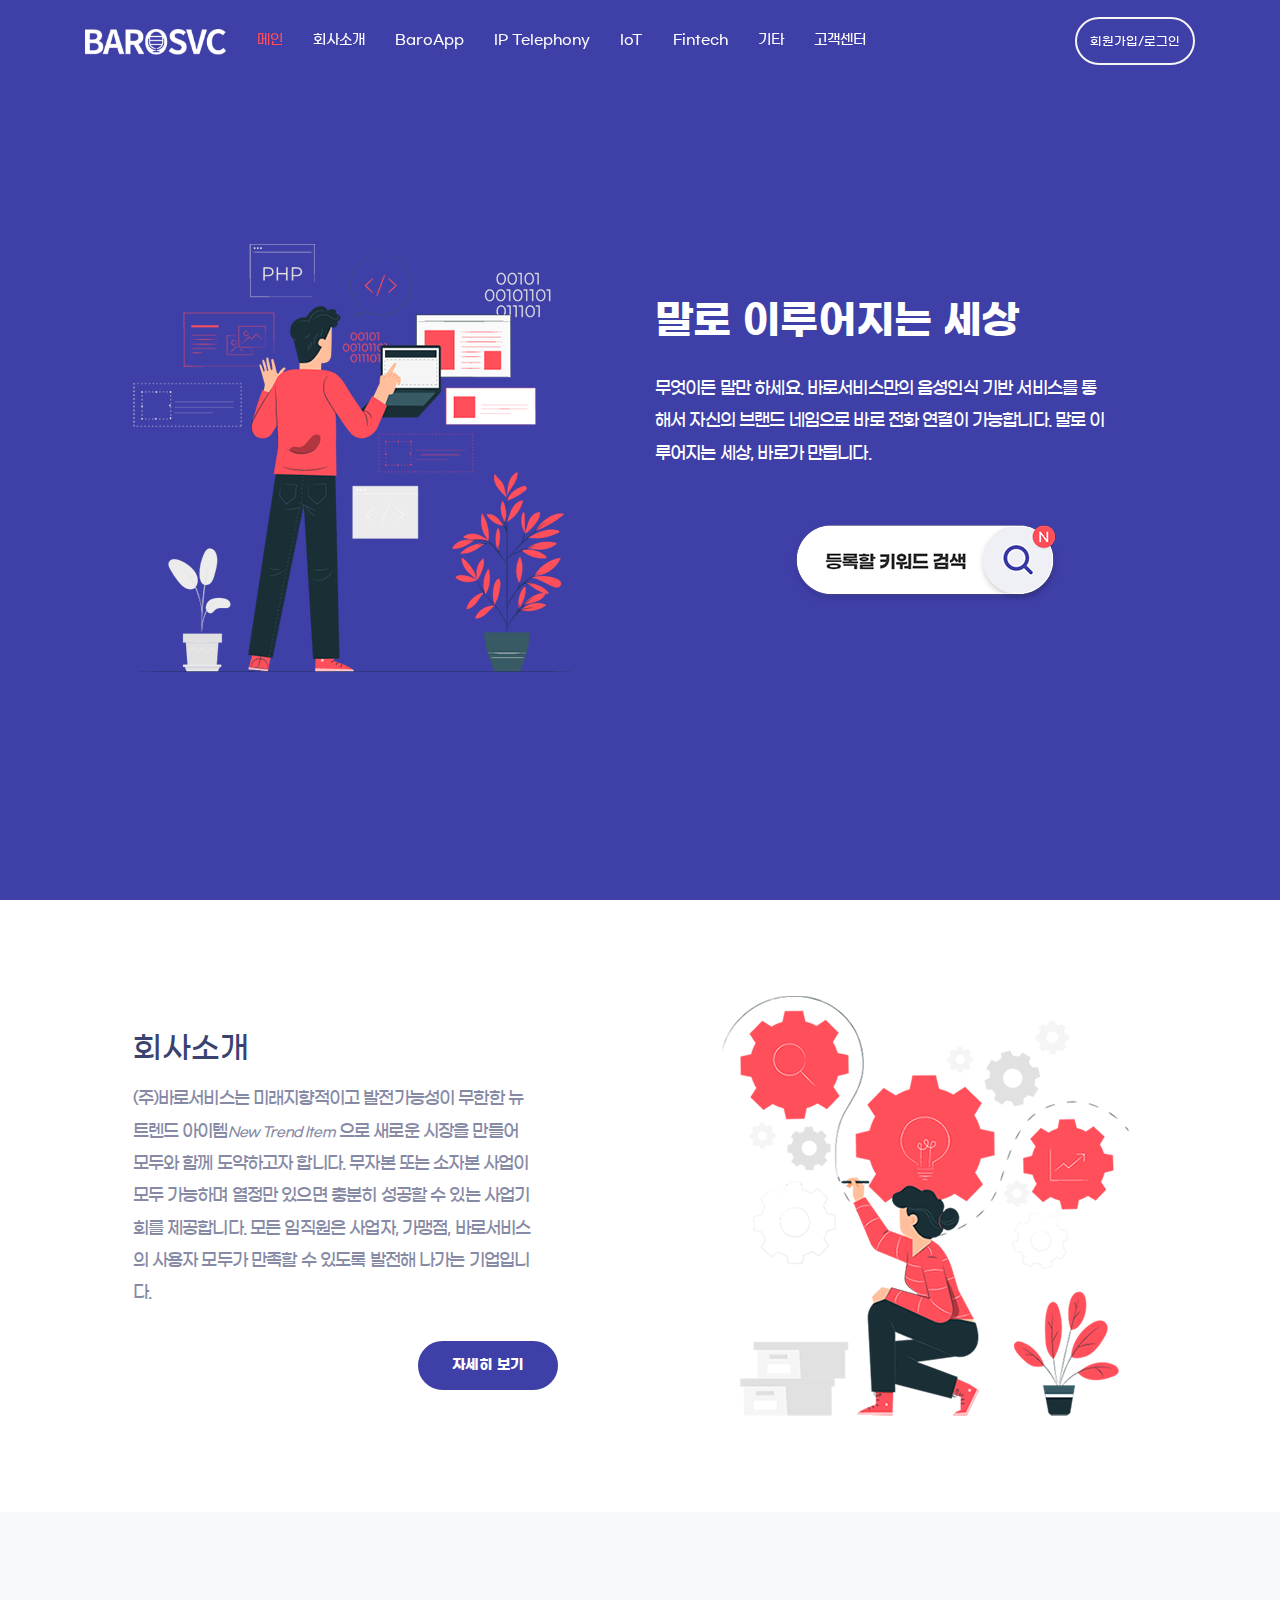
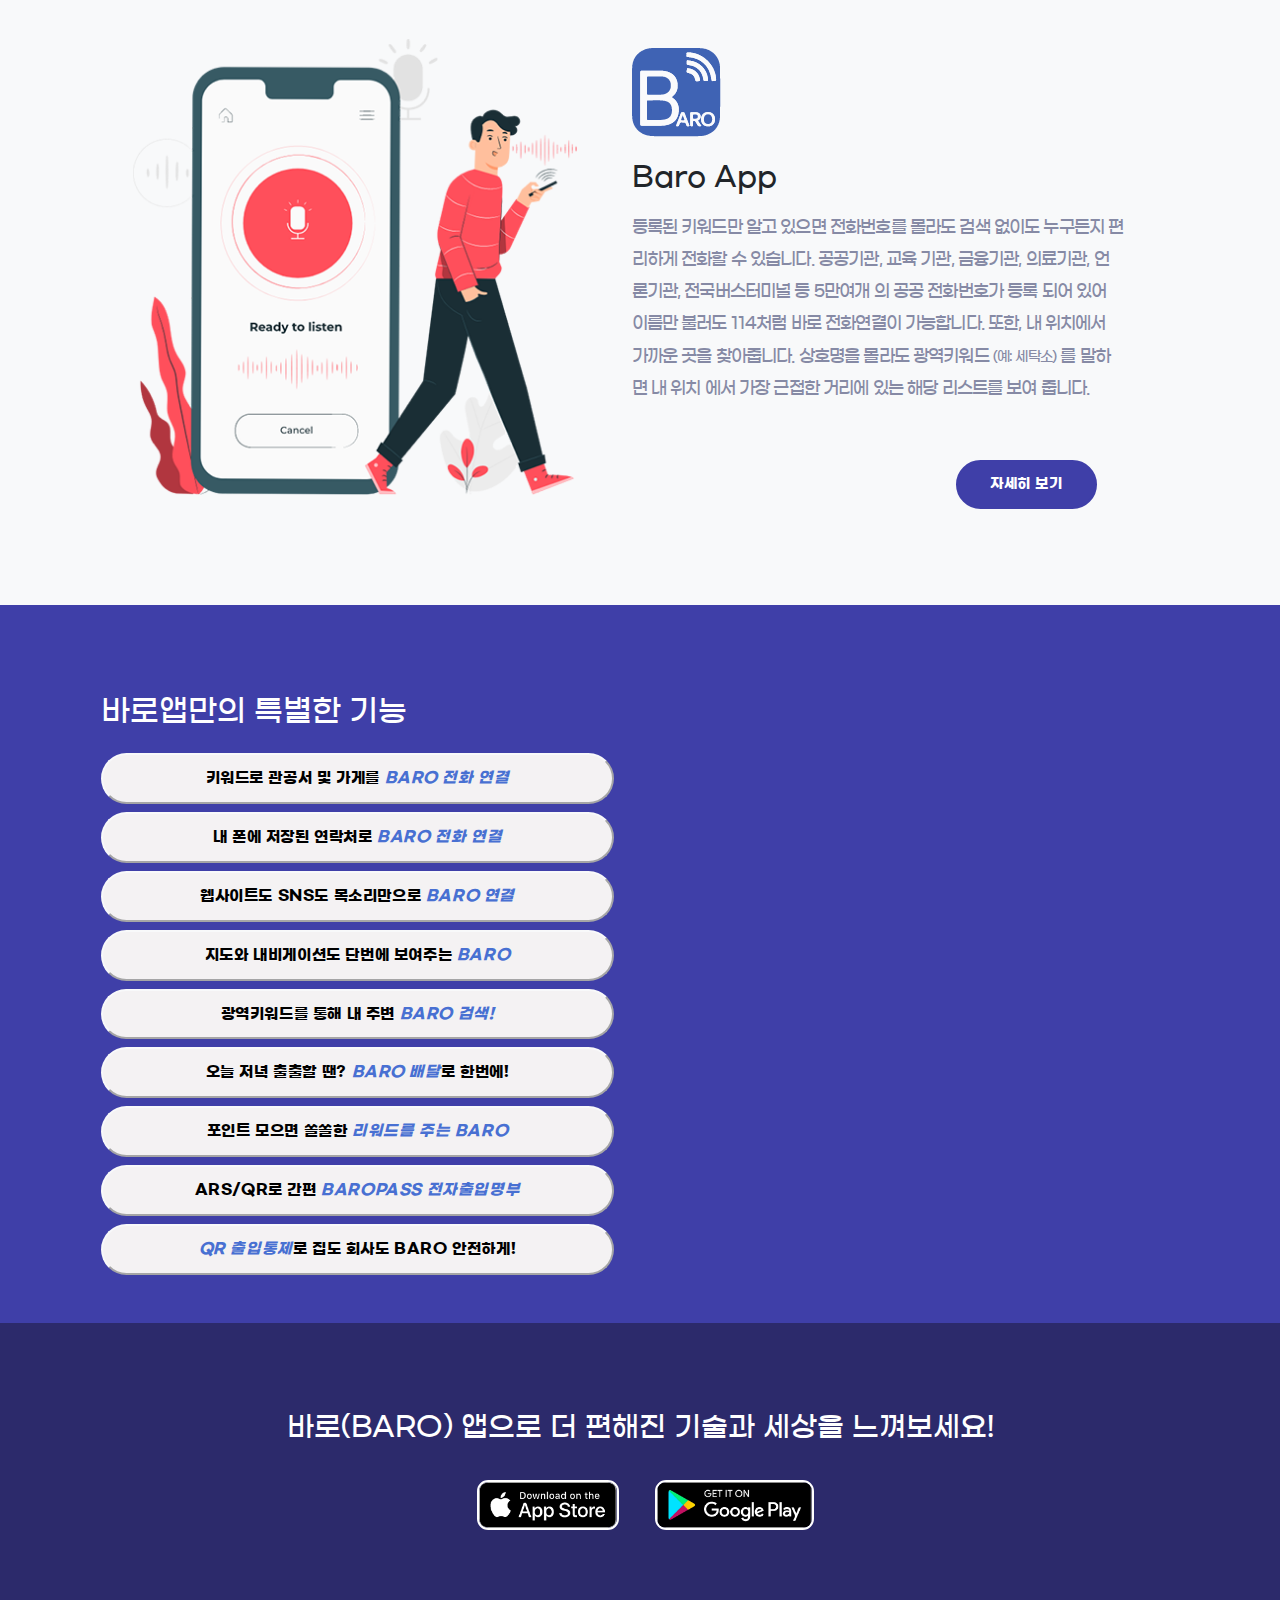
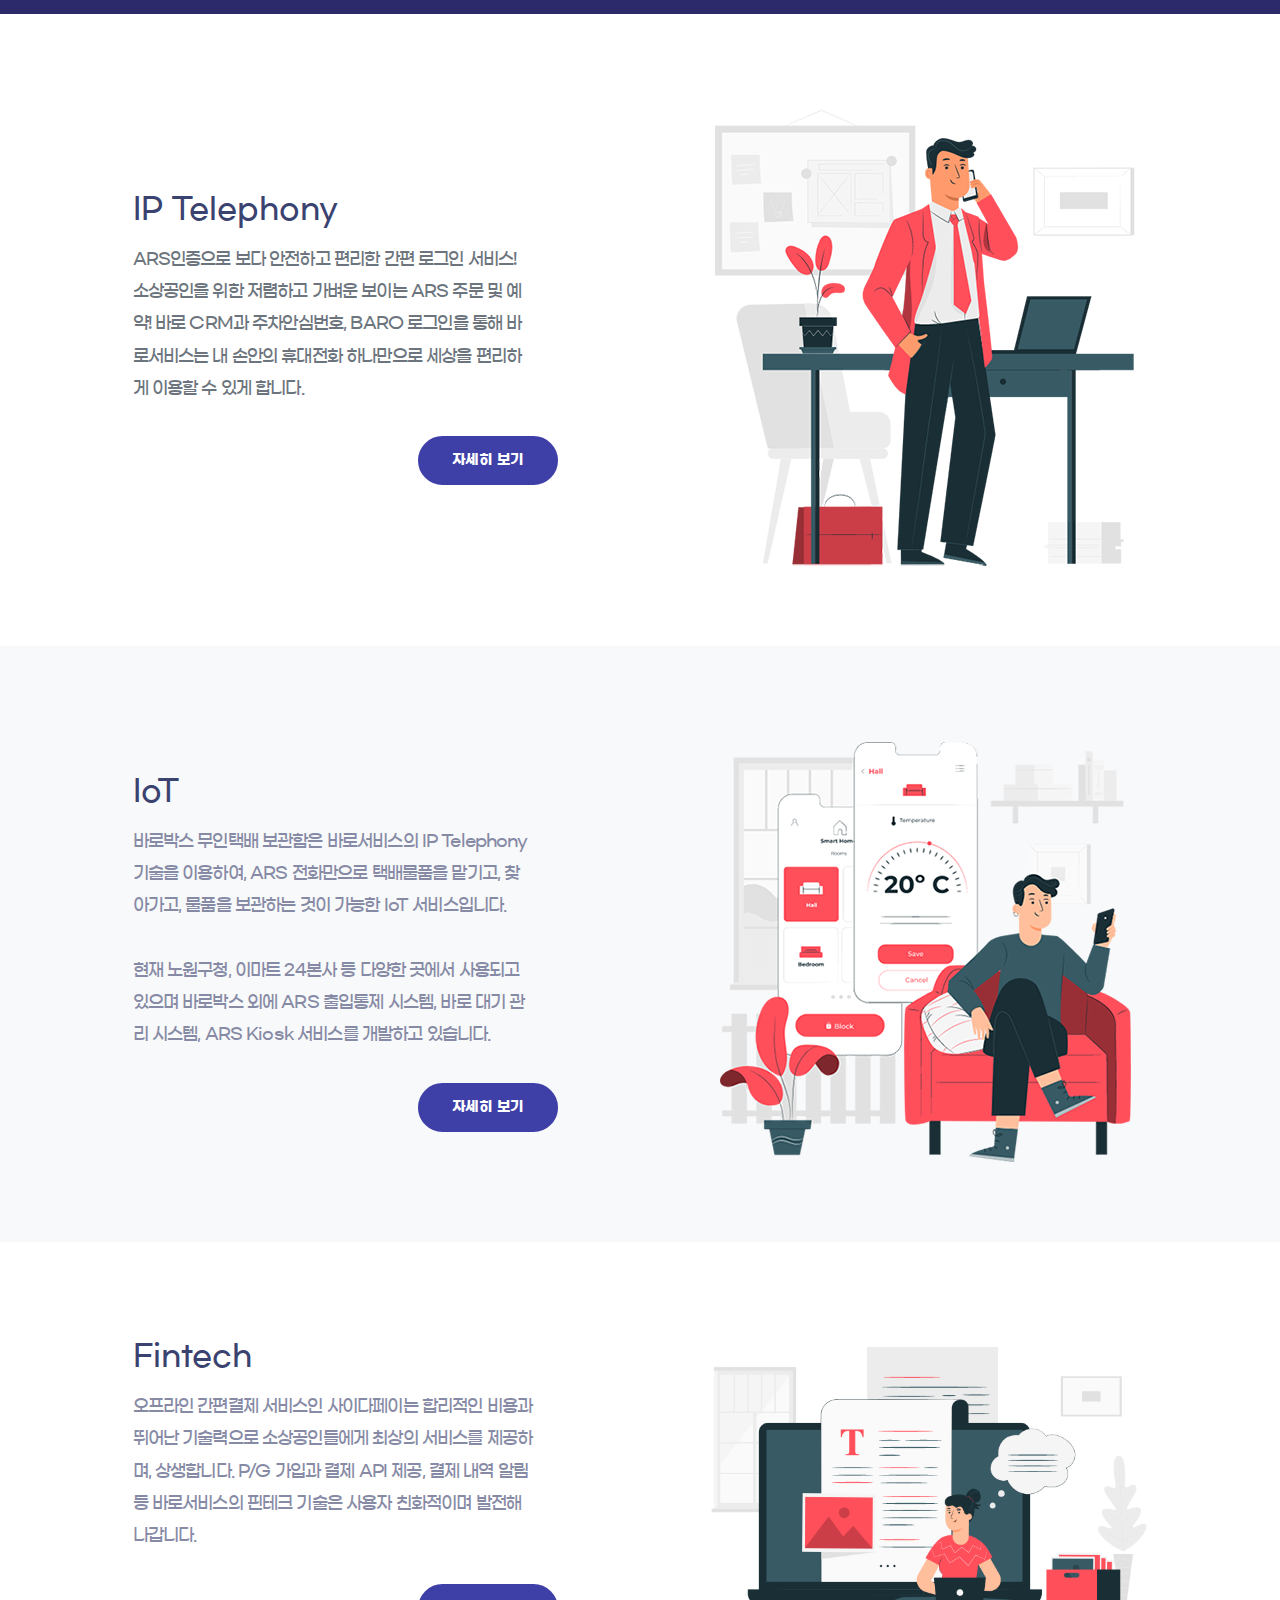
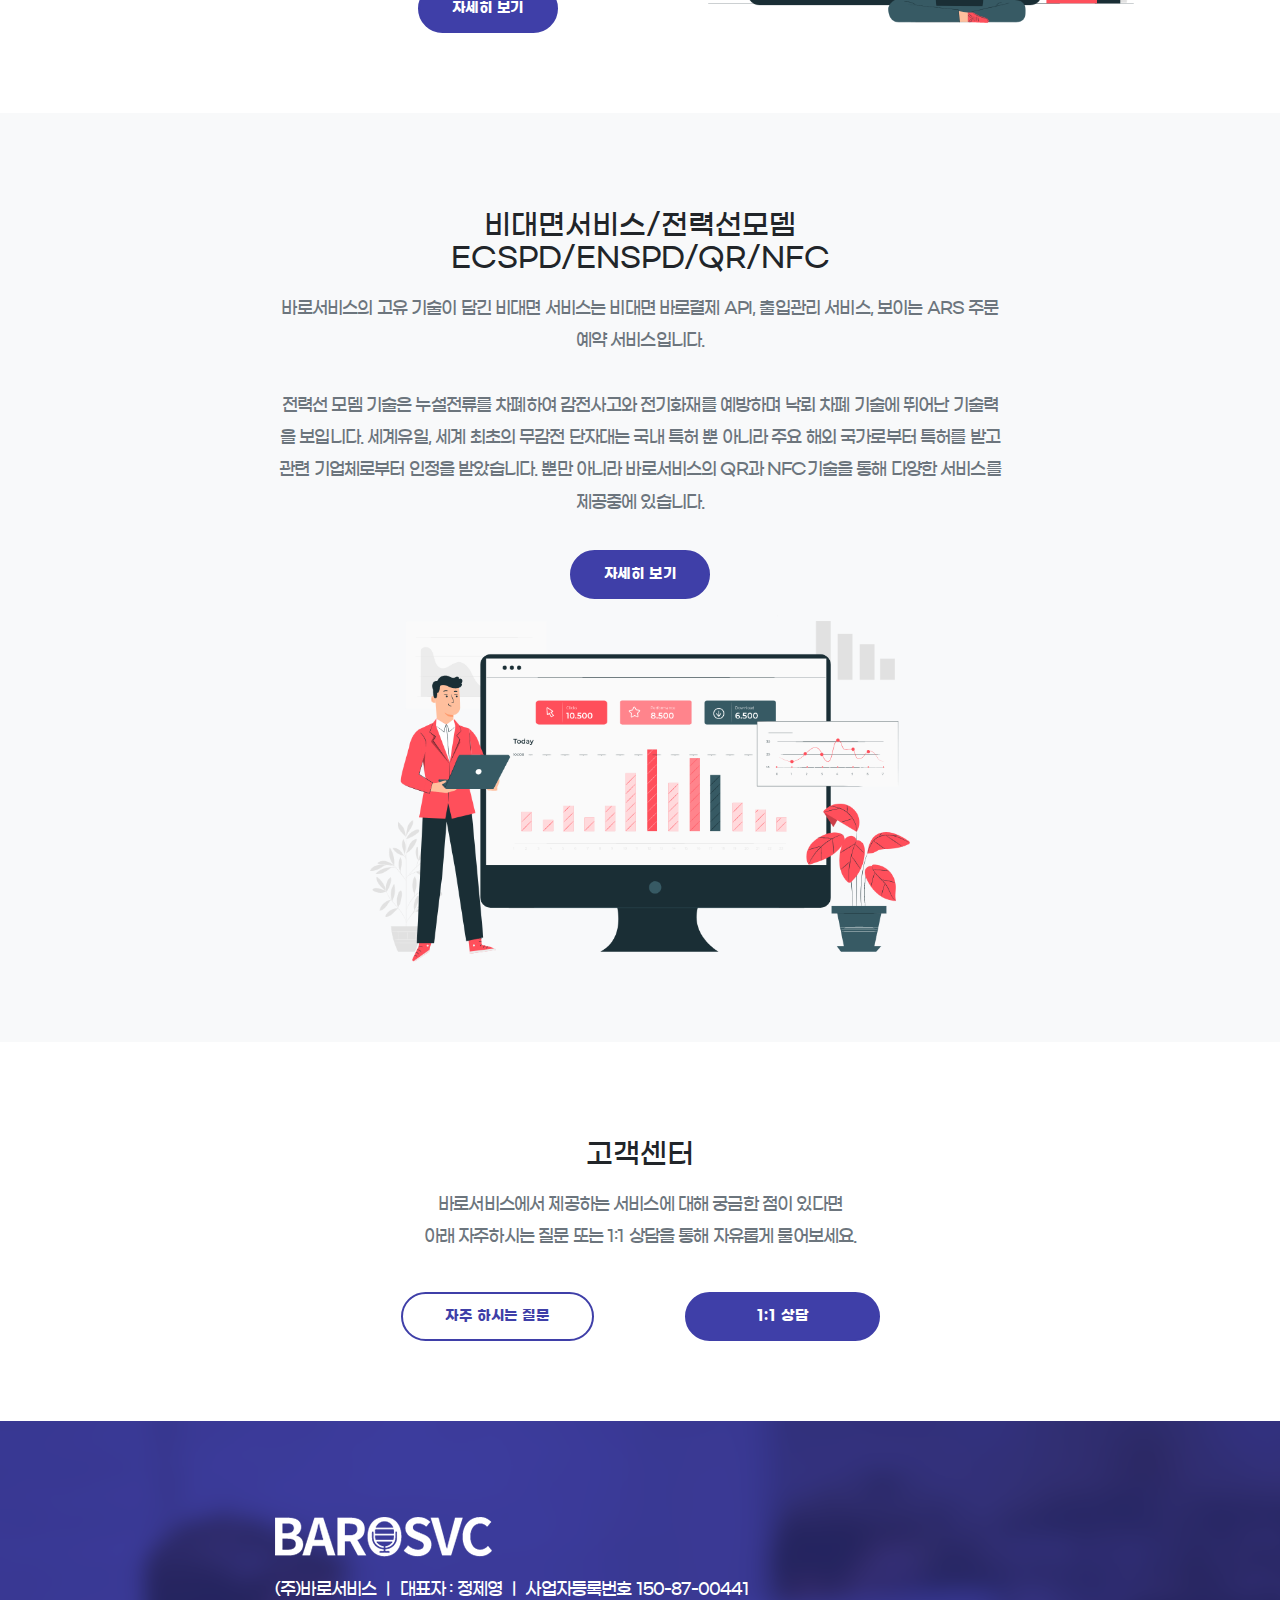
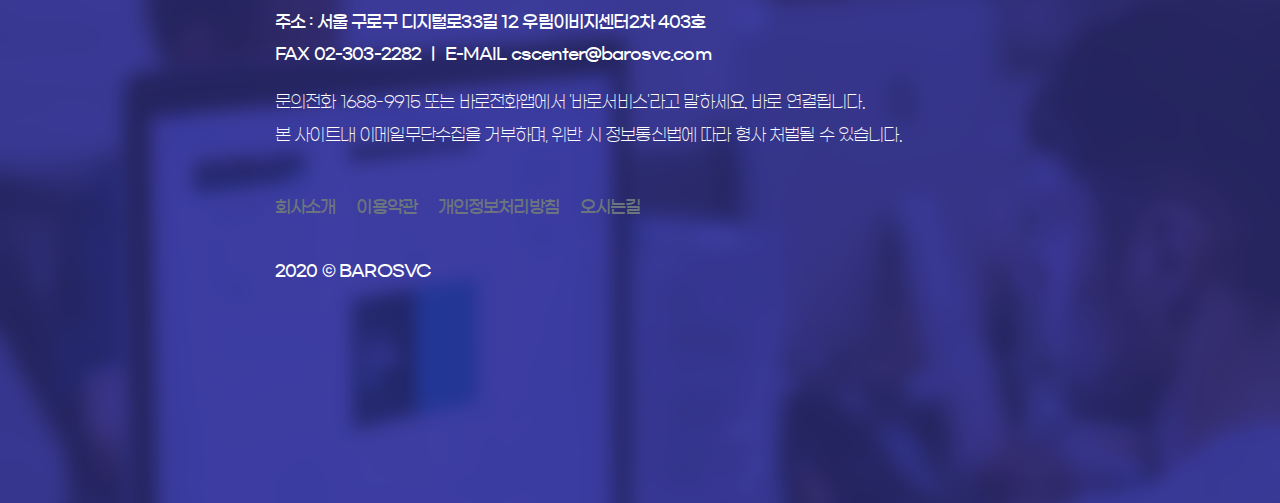
==== commit a731a959: "add button set function of video current time" ====
--- a/index.html
+++ b/index.html
@@ -199,12 +199,12 @@
                     <div class="row">
                         <div class="col-lg-12 mt-2 ml-3"">
                             <div>
-                                <button class="btn-light btn_baroapp">키워드로 관공서 및 가게를 <i class="baro_highlight">BARO 전화 연결</i></a>
+                                <button class="btn-light btn_baroapp" onclick="setOfficeTime()" type="button">키워드로 관공서 및 가게를 <i class="baro_highlight">BARO 전화 연결</i></a>
                             </div>
                         </div>
                         <div class="col-lg-12 mt-2 ml-3">
                             <div>
-                                <button class="btn-light btn_baroapp">내 폰에 저장된 연락처로 <i class="baro_highlight">BARO 전화 연결</i></a>
+                                <button class="btn-light btn_baroapp" onclick="setCallingTime()" type="button">내 폰에 저장된 연락처로 <i class="baro_highlight">BARO 전화 연결</i></a>
                             </div>
                         </div>
                         <div class="col-lg-12 mt-2 ml-3">
@@ -214,27 +214,27 @@
                         </div>
                         <div class="col-lg-12 mt-2 ml-3">
                             <div>
-                                <button class="btn-light btn_baroapp">지도와 내비게이션도 단번에 보여주는 <i class="baro_highlight">BARO</i></a>
+                                <button class="btn-light btn_baroapp" onclick="setMapTime()" type="button">지도와 내비게이션도 단번에 보여주는 <i class="baro_highlight">BARO</i></a>
                             </div>
                         </div>
                         <div class="col-lg-12 mt-2 ml-3">
                             <div>
-                                <button class="btn-light btn_baroapp">광역키워드를 통해 내 주변 <i class="baro_highlight">BARO 검색!</i></a>
+                                <button class="btn-light btn_baroapp" onclick="setKeywordTime()" type="button">광역키워드를 통해 내 주변 <i class="baro_highlight">BARO 검색!</i></a>
                             </div>
                         </div>
                         <div class="col-lg-12 mt-2 ml-3">
                             <div>
-                                <button class="btn-light btn_baroapp">오늘 저녁 출출할 땐? <i class="baro_highlight">BARO 배달</i>로 한번에!</a>
+                                <button class="btn-light btn_baroapp" onclick="setDeliveryTime()" type="button">오늘 저녁 출출할 땐? <i class="baro_highlight">BARO 배달</i>로 한번에!</a>
                             </div>
                         </div>
                         <div class="col-lg-12 mt-2 ml-3">                            
                             <div>
-                                <button class="btn-light btn_baroapp">포인트 모으면 쏠쏠한 <i class="baro_highlight">리워드를 주는 BARO</i></a>
+                                <button class="btn-light btn_baroapp" onclick="setRewardTime()" type="button">포인트 모으면 쏠쏠한 <i class="baro_highlight">리워드를 주는 BARO</i></a>
                             </div>
                         </div>
                         <div class="col-lg-12 mt-2 ml-3">
                             <div>
-                                <button class="btn-light btn_baroapp">ARS로 간편하게 <i class="baro_highlight">BAROPASS 전자출입명부</i></a>
+                                <button class="btn-light btn_baroapp" onclick="setPassTime()" type="button">ARS/QR로 간편 <i class="baro_highlight">BAROPASS 전자출입명부</i></a>
                             </div>
                         </div>
                         <div class="col-lg-12 mt-2 ml-3">
@@ -246,15 +246,46 @@
                         
                     </div>
                 </div>
-                <div class="col-lg-5 mt-3 mb-3 pb-0">
+                <div class="col-lg-5 mt-2 mb-3 pb-0">
                     <div class="img_about ml-7 mb-1 p-1" >
                         <!--
                         <img src="images/holding-phone-baroapp-long.png" alt="" class="img-fluid d-block">
                         -->
-                        <video playsinline muted autoplay loop id="video-baroapp" class="ml-5">
+                        <video playsinline muted autoplay loop id="videoBaroapp" class="ml-5">
                             <source src="video/baroapp-play.mp4" type="video/mp4">
                             <strong> Your browser does not support the video tag.</strong>
                         </video>
+                        <script>
+                            var vid = document.getElementById("videoBaroapp");
+                            function setDeliveryTime() { 
+                            // 중국집 - 바로배달
+                            vid.currentTime=17;
+                            }
+                            function setMapTime() { 
+                            // 카카오맵
+                            vid.currentTime=34;
+                            }
+                            function setOfficeTime() { 
+                            // 관공서, 가게
+                            vid.currentTime=43;
+                            }
+                            function setKeywordTime() { 
+                            // 맥도날드 가산점 - 광역키워드
+                            vid.currentTime=56;
+                            }
+                            function setCallingTime() { 
+                            // 연락처 전화연결
+                            vid.currentTime=68;
+                            }
+                            function setPassTime() { 
+                            // 전자출입명부 
+                            vid.currentTime=87;
+                            }
+                            function setRewardTime() { 
+                            // 전자출입명부 
+                            vid.currentTime=106;
+                            } 
+                        </script>
                     </div>
                 </div>
             </div>
@@ -782,5 +813,6 @@
 
     <script src="js/custom.js"></script>
     <script src="js/inspect-element.js"></script>
+    
 </body>
 </html>--- a/css/style.css
+++ b/css/style.css
@@ -95,7 +95,7 @@
     02.HELPER
 ====================*/
 
-#video-baroapp {
+#videoBaroapp {
 
     max-width: 75%;
     max-height: 75%;
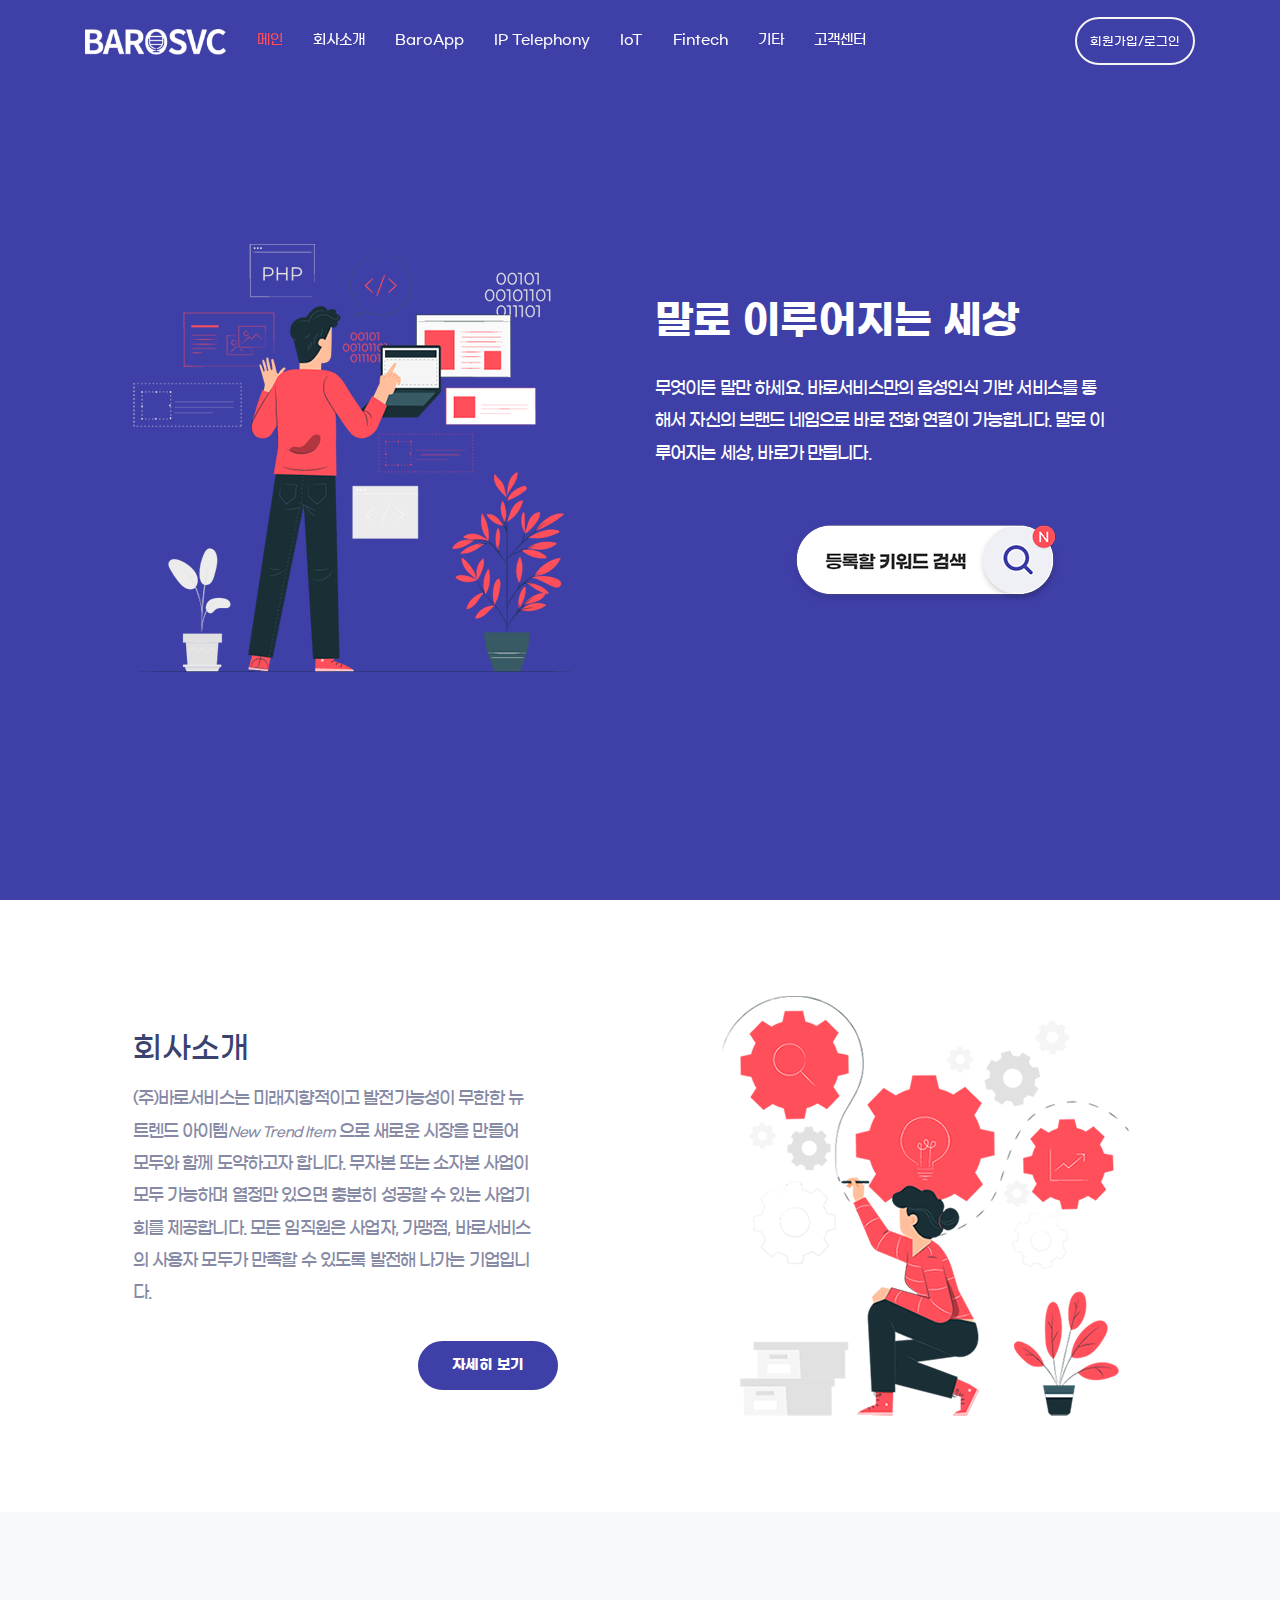
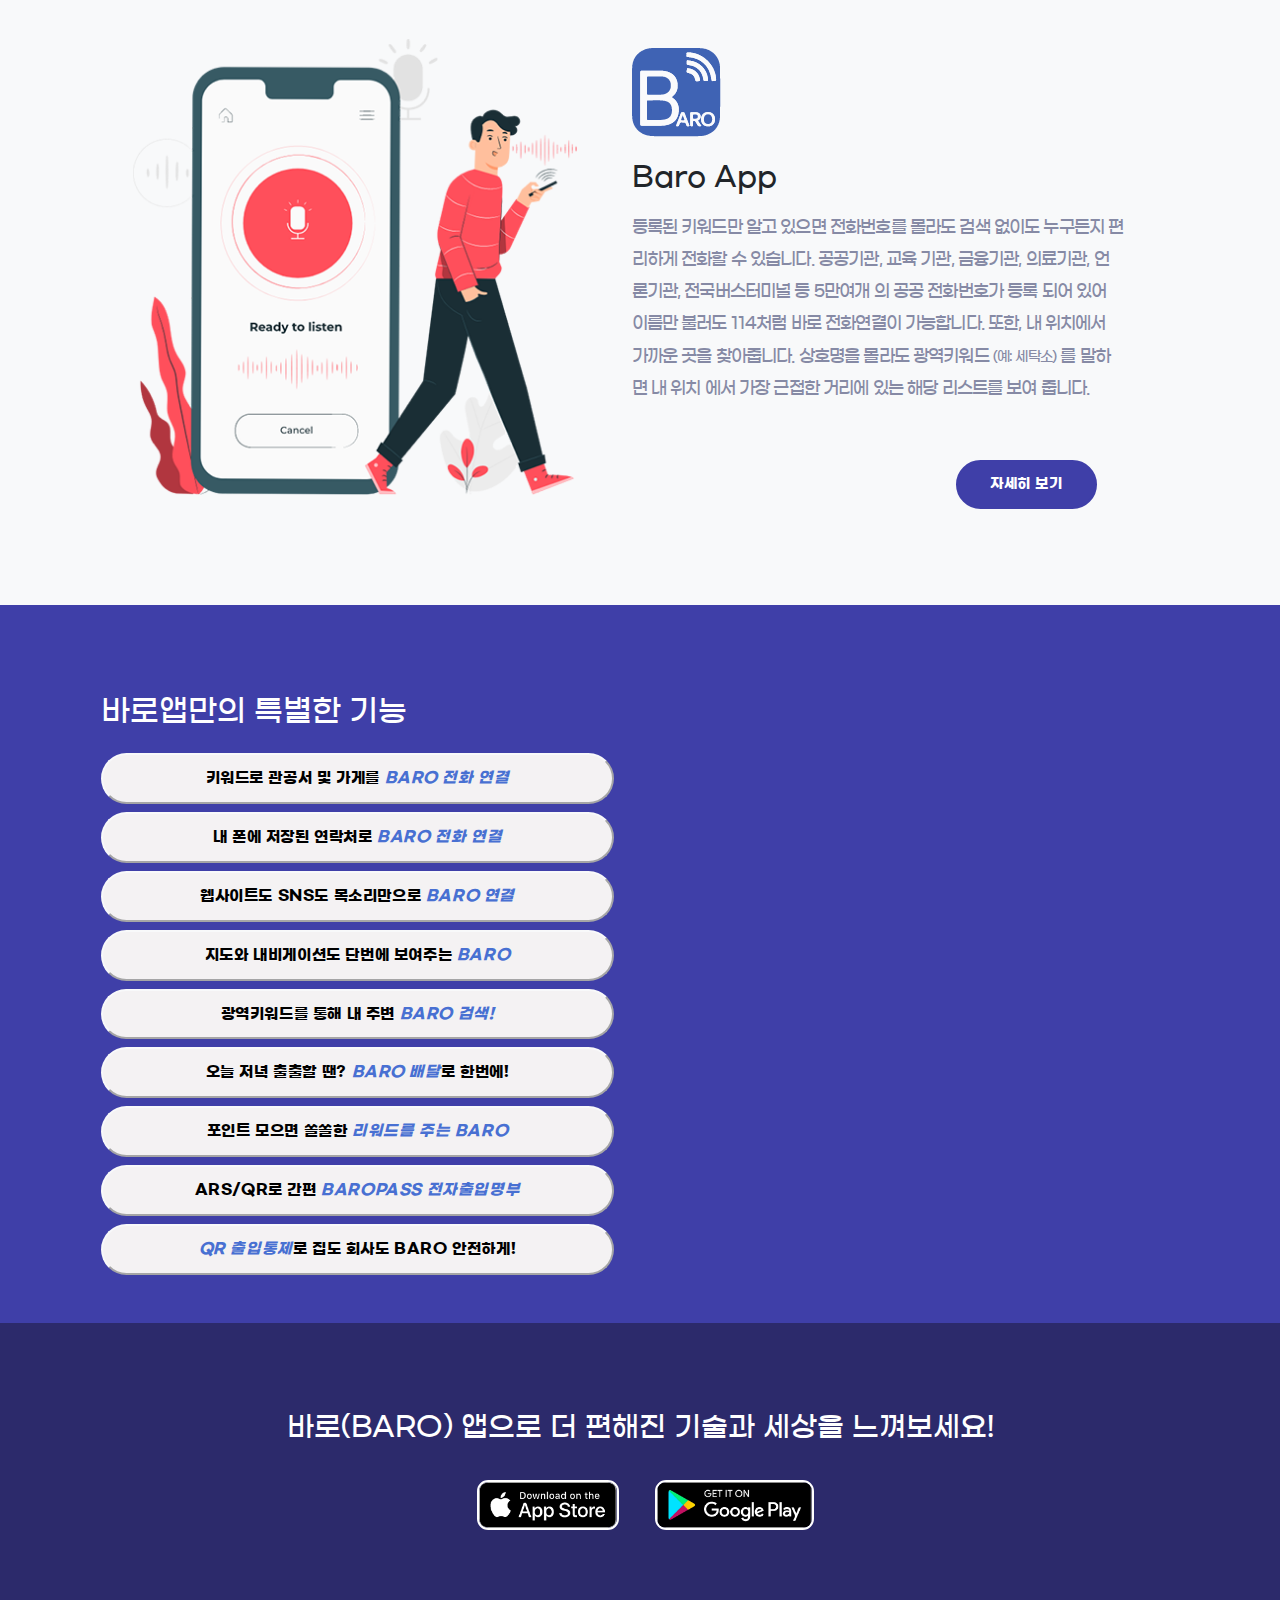
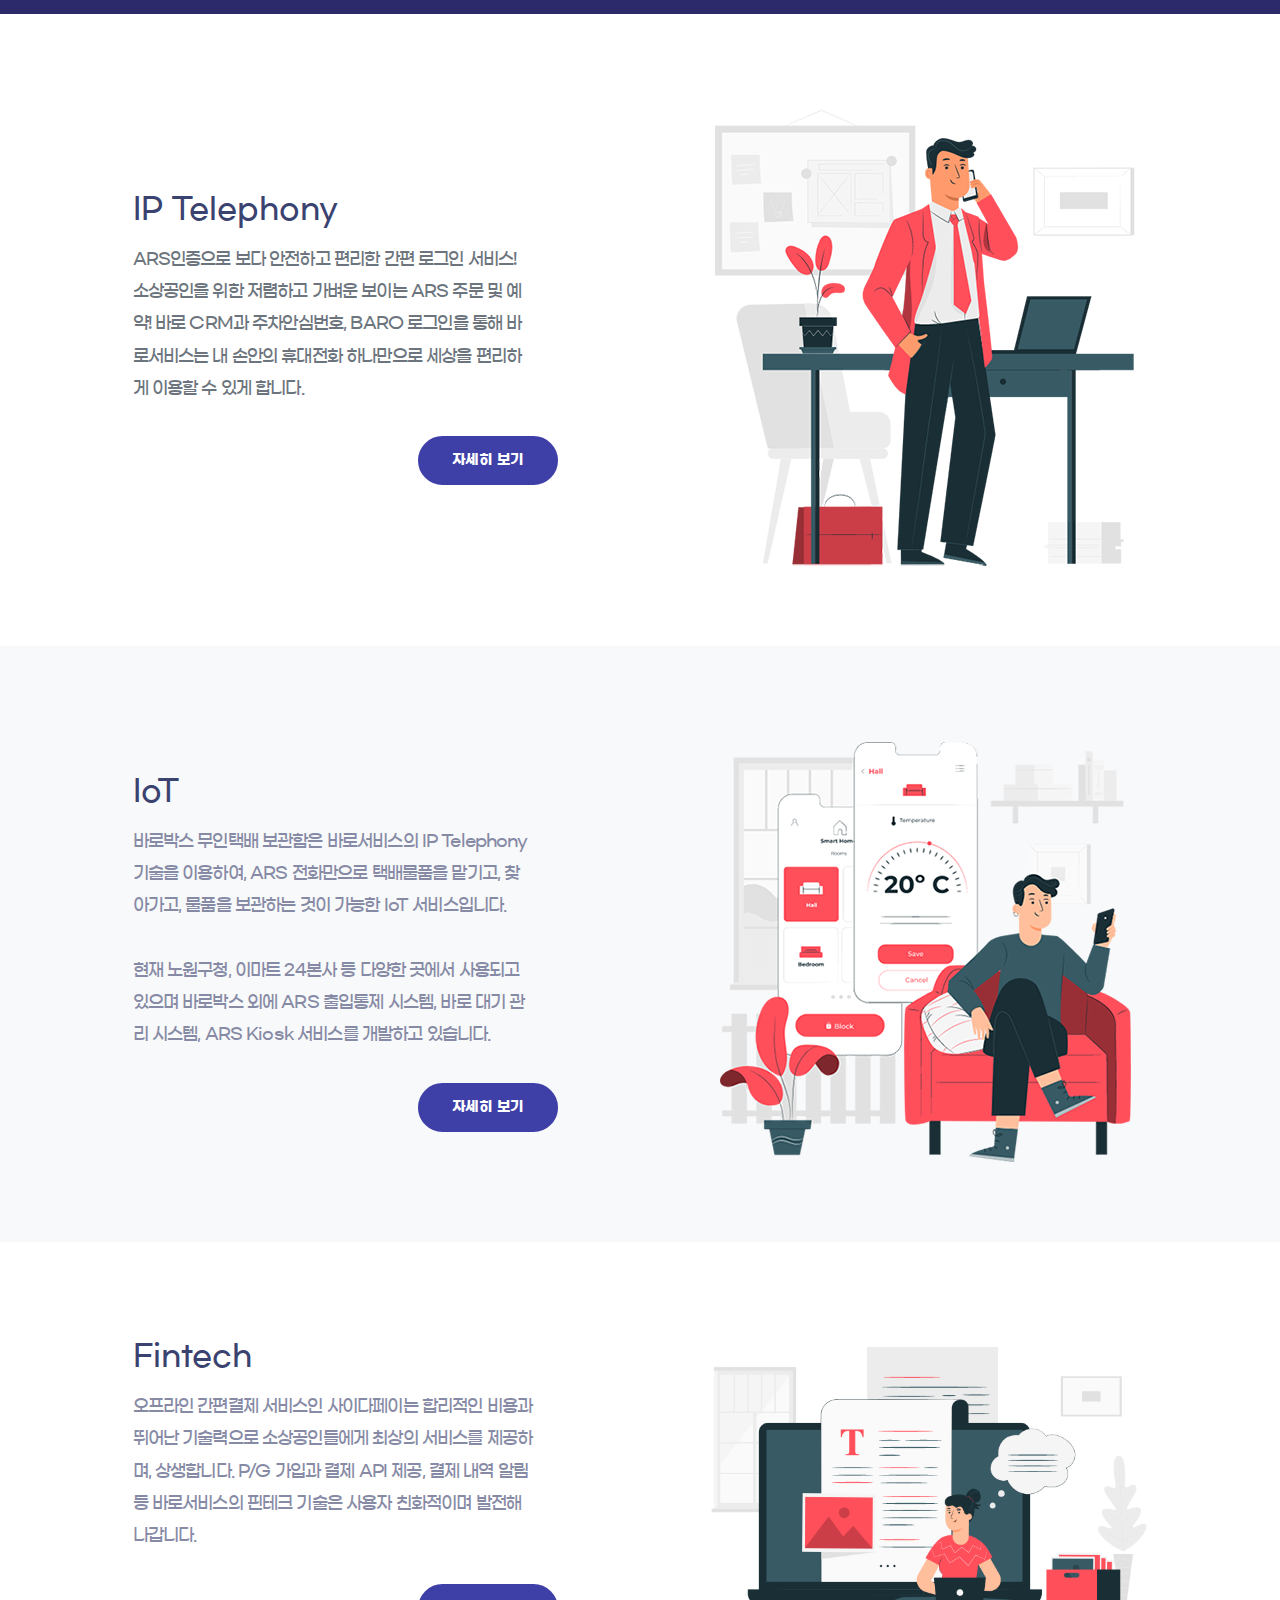
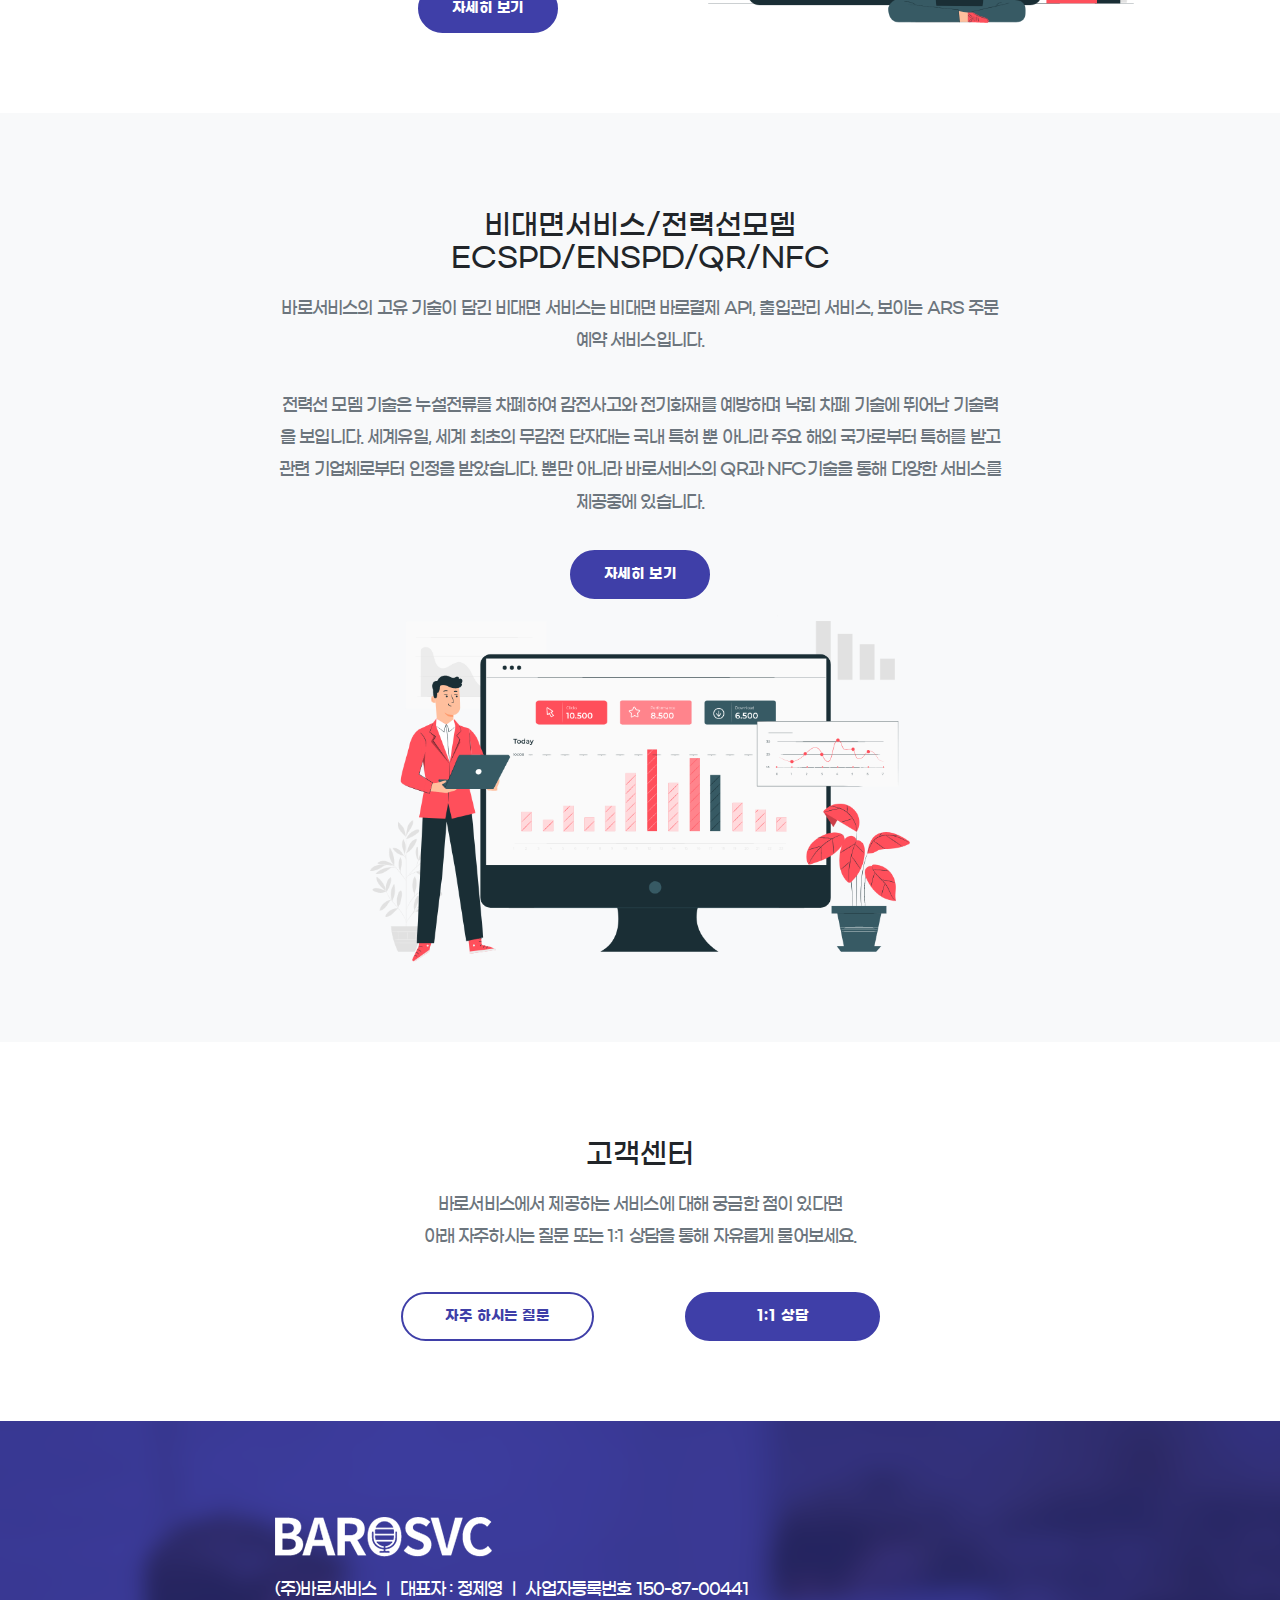
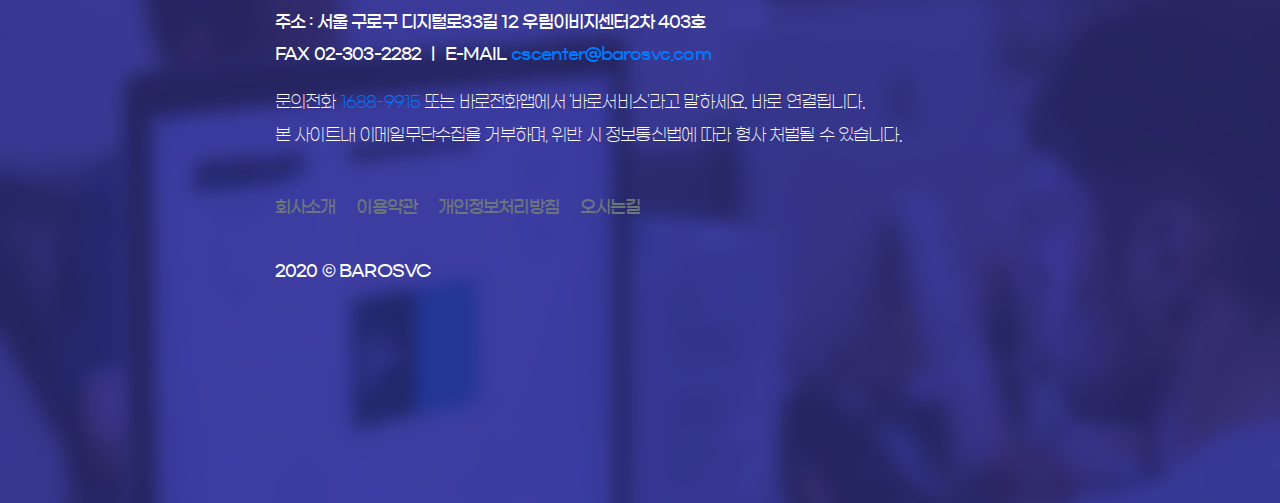
==== commit f350fe1f: "add tel & mailto tag" ====
--- a/index.html
+++ b/index.html
@@ -256,6 +256,7 @@
                             <strong> Your browser does not support the video tag.</strong>
                         </video>
                         <script>
+                            // 비디오 현재 플레이시간 바꿔주는 것. 클릭하면 해당 타임스탬프로 이동
                             var vid = document.getElementById("videoBaroapp");
                             function setDeliveryTime() { 
                             // 중국집 - 바로배달
@@ -509,10 +510,10 @@
                     <p class="mt-3 text-white" style="font-style: normal;">
                         (주)바로서비스 ㅣ 대표자 : 정제영 ㅣ 사업자등록번호 150-87-00441 <br>
                         주소 : 서울 구로구 디지털로33길 12 우림이비지센터2차 403호<br>
-                        FAX 02-303-2282 ㅣ E-MAIL cscenter@barosvc.com
+                        FAX 02-303-2282 ㅣ E-MAIL <a href="mailto:cscenter@barosvc.com"> cscenter@barosvc.com</a>
                     </p>
                     <p class="mt-3 text-white" style="font-weight:300;">
-                        문의전화 1688-9915 또는 바로전화앱에서 '바로서비스'라고 말하세요. 바로 연결됩니다.<br>
+                        문의전화 <a href="tel:1688-9915">1688-9915</a> 또는 바로전화앱에서 '바로서비스'라고 말하세요. 바로 연결됩니다.<br>
                         본 사이트내 이메일무단수집을 거부하며, 위반 시 정보통신법에 따라 형사 처벌될 수 있습니다.
 
                     </p>
--- a/css/style.css
+++ b/css/style.css
@@ -161,7 +161,7 @@
     color: #3f3fa8; 
     background-color: white; 
     border: 2px solid #3f3fa8;
-     padding:12px 24px;
+    padding:12px 24px;
 }
 
 .btn_custom:hover,
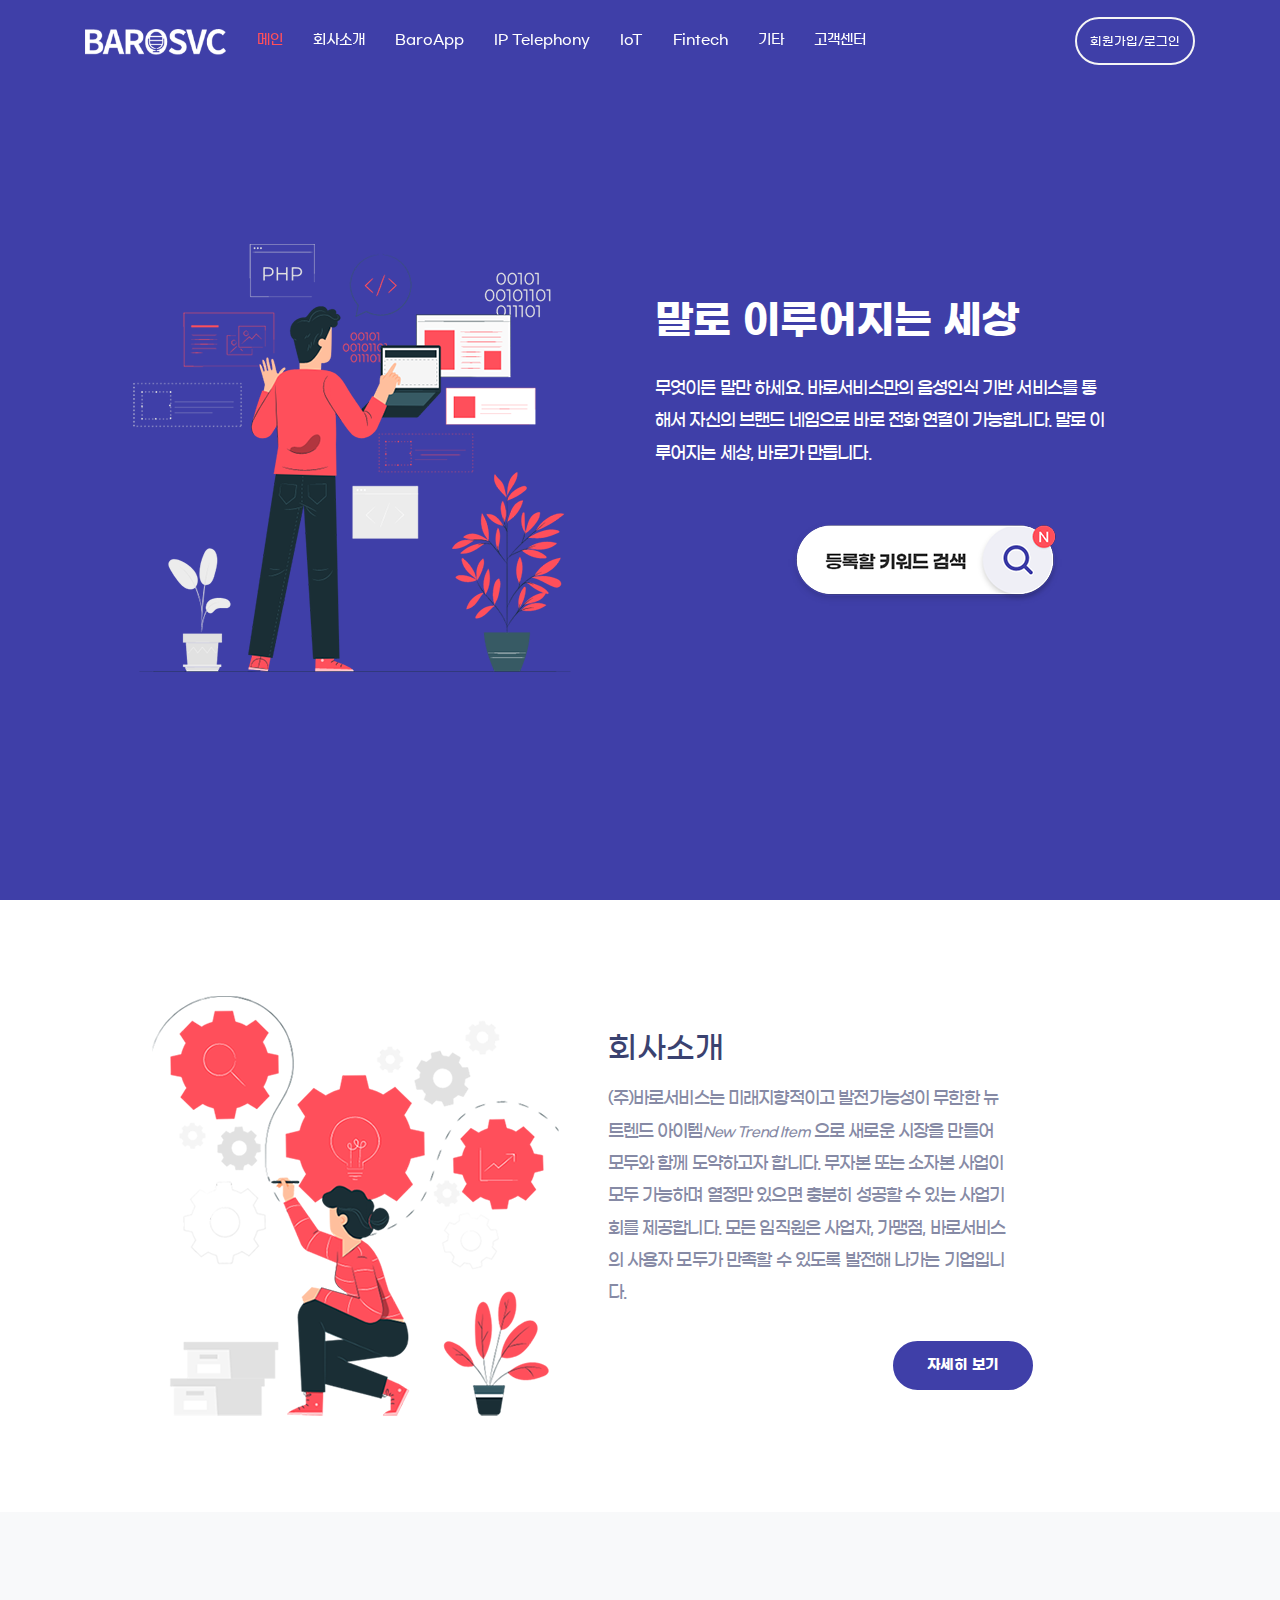
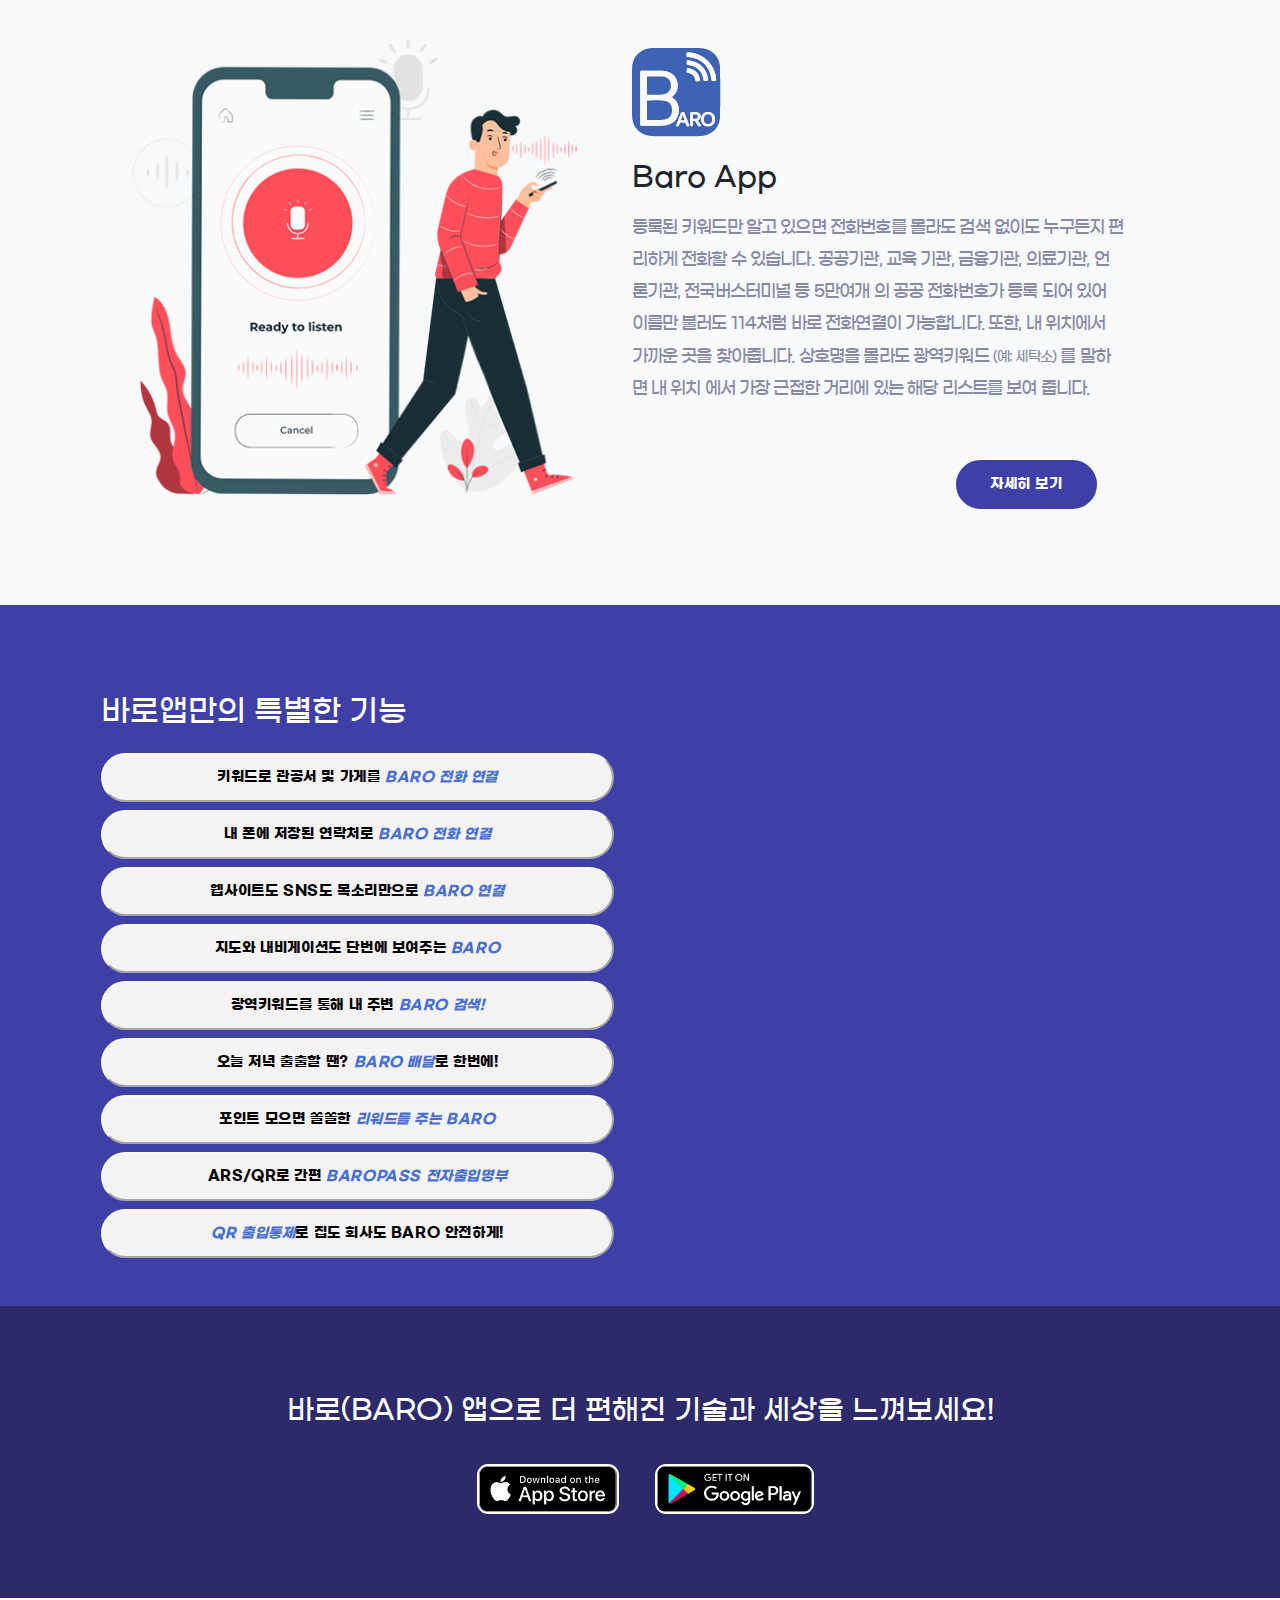
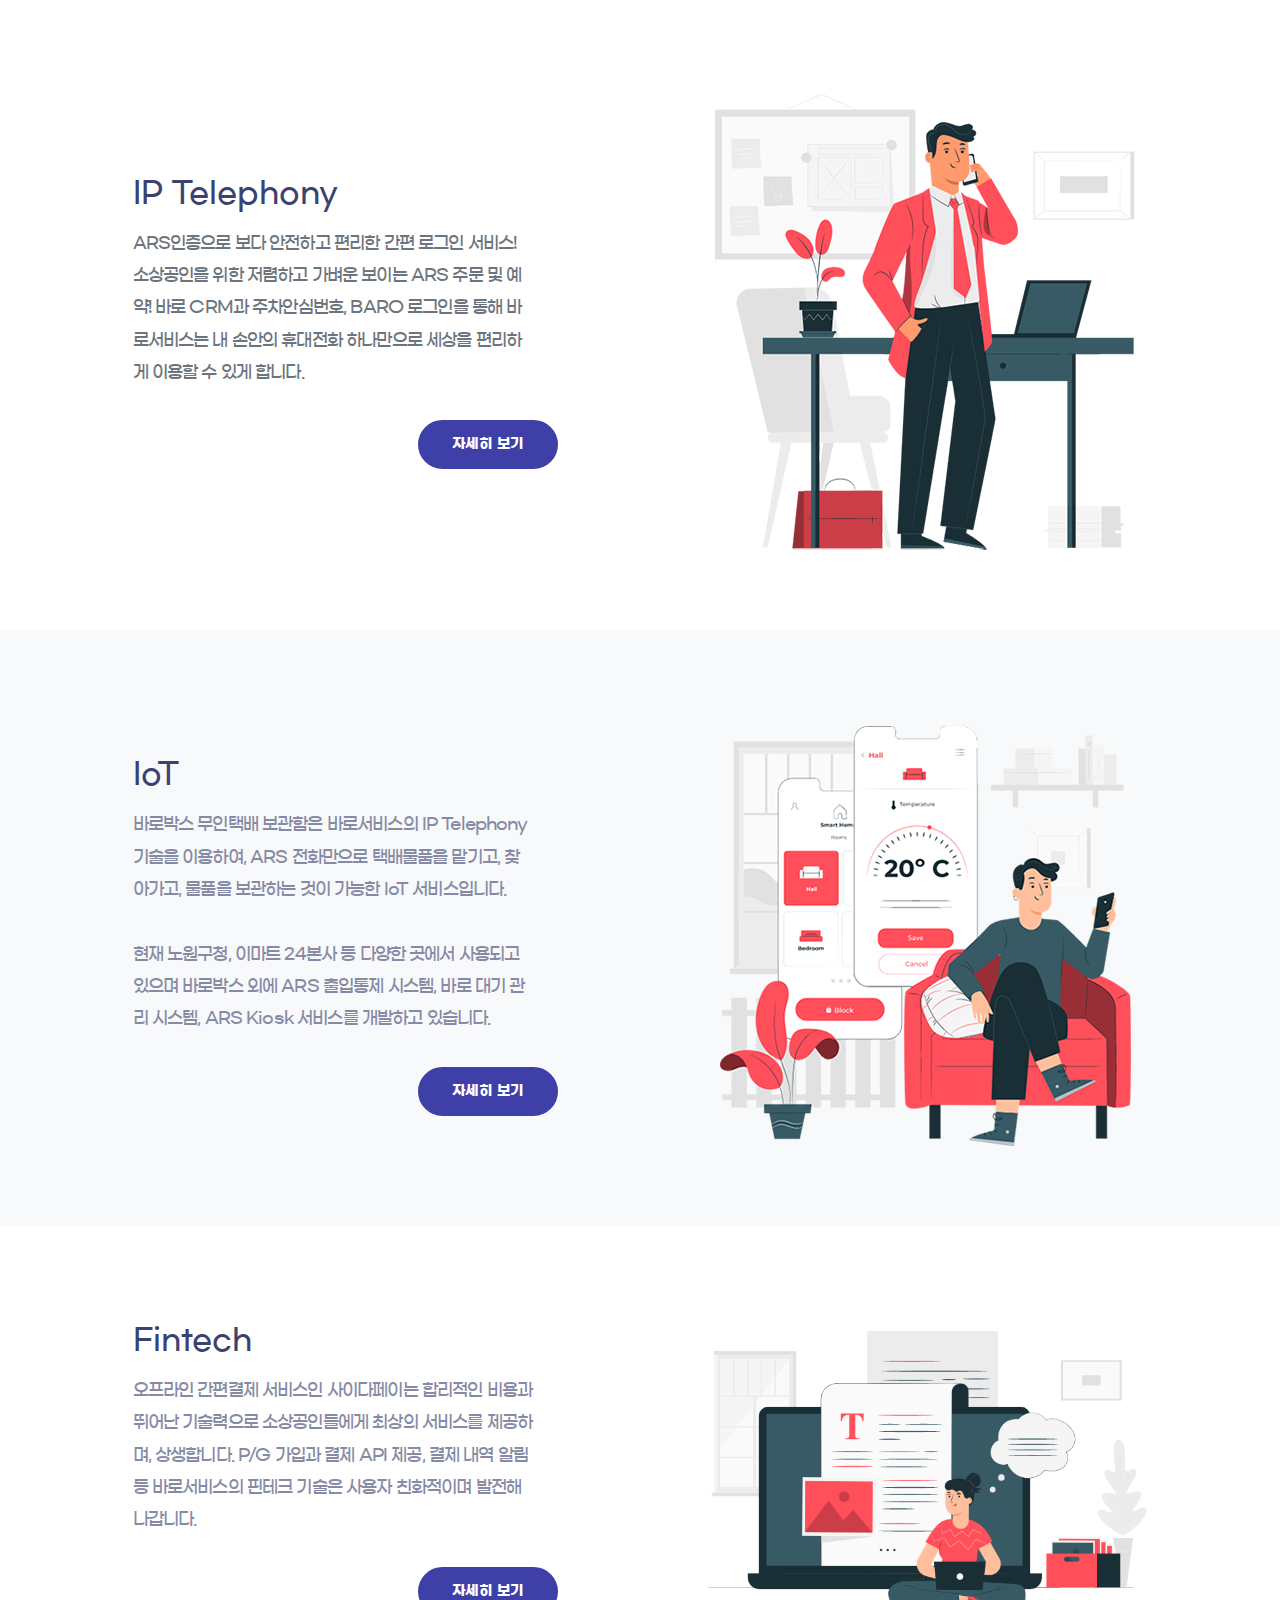
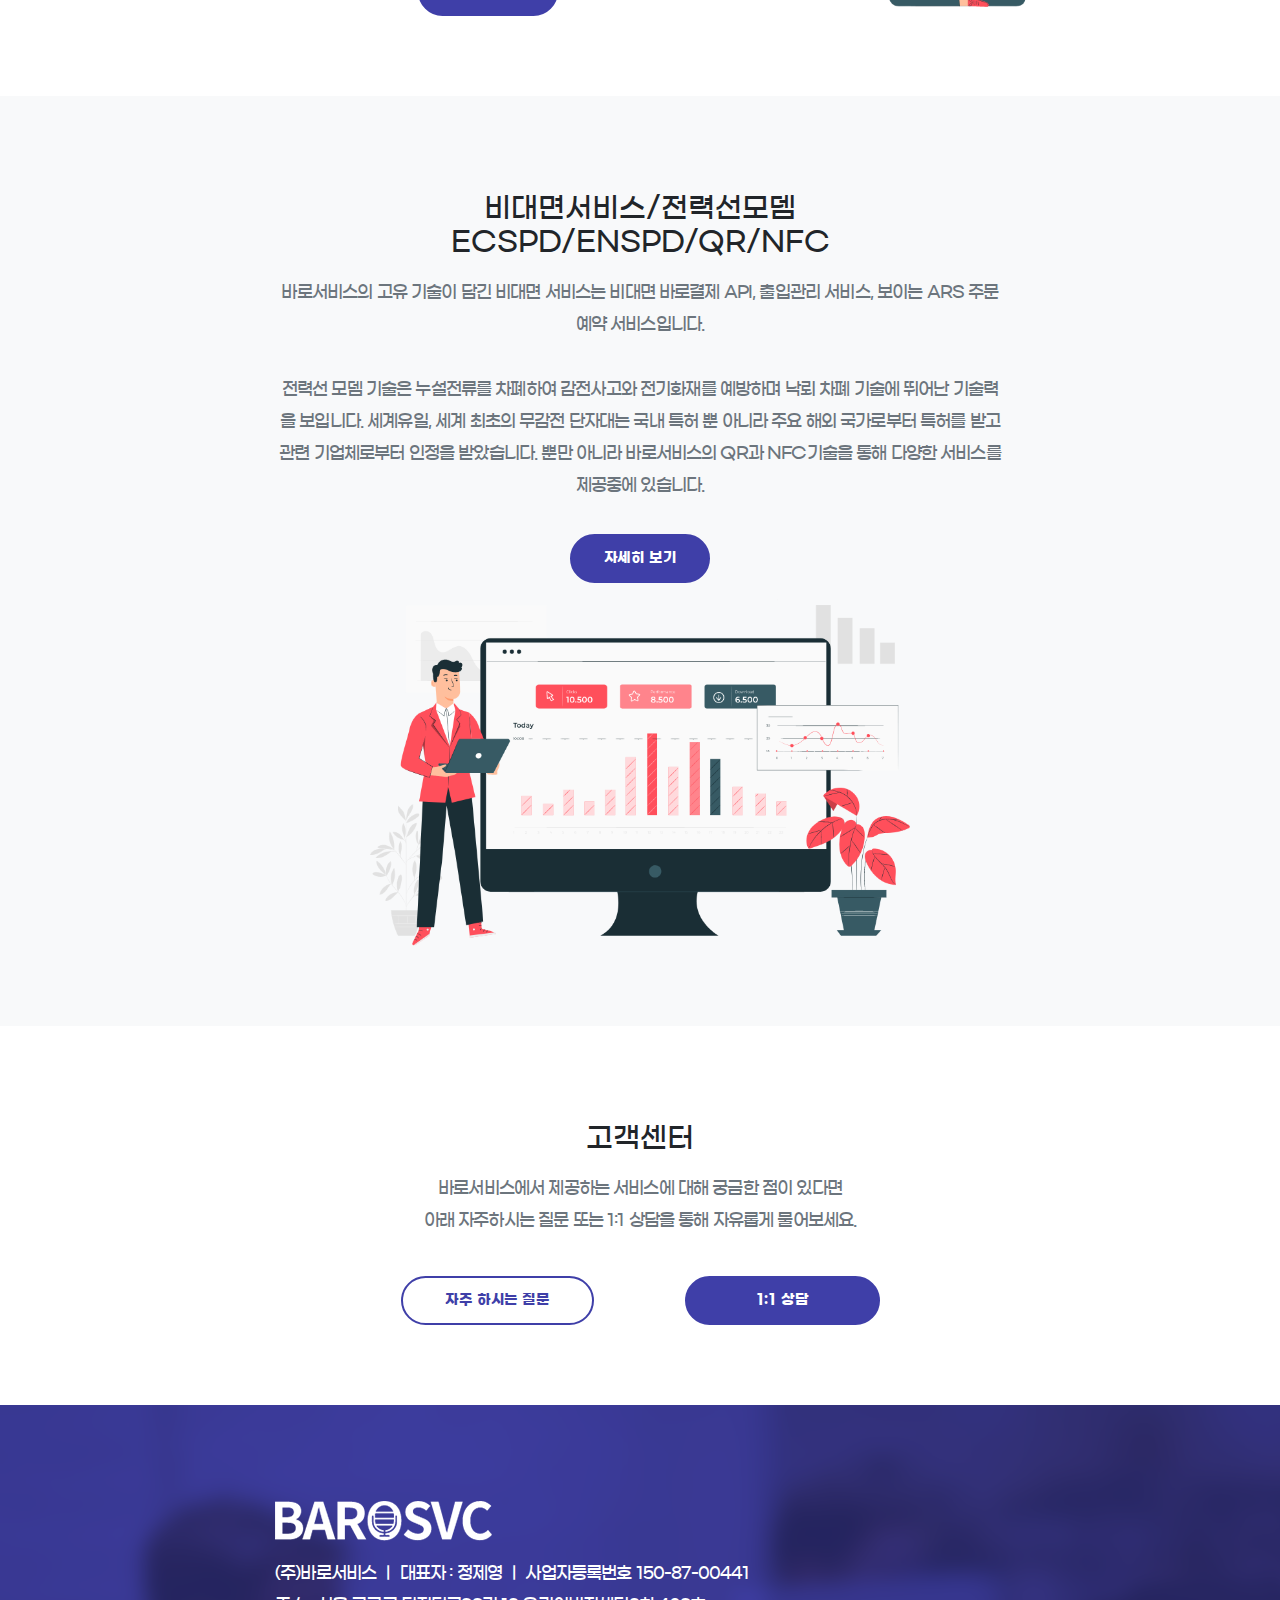
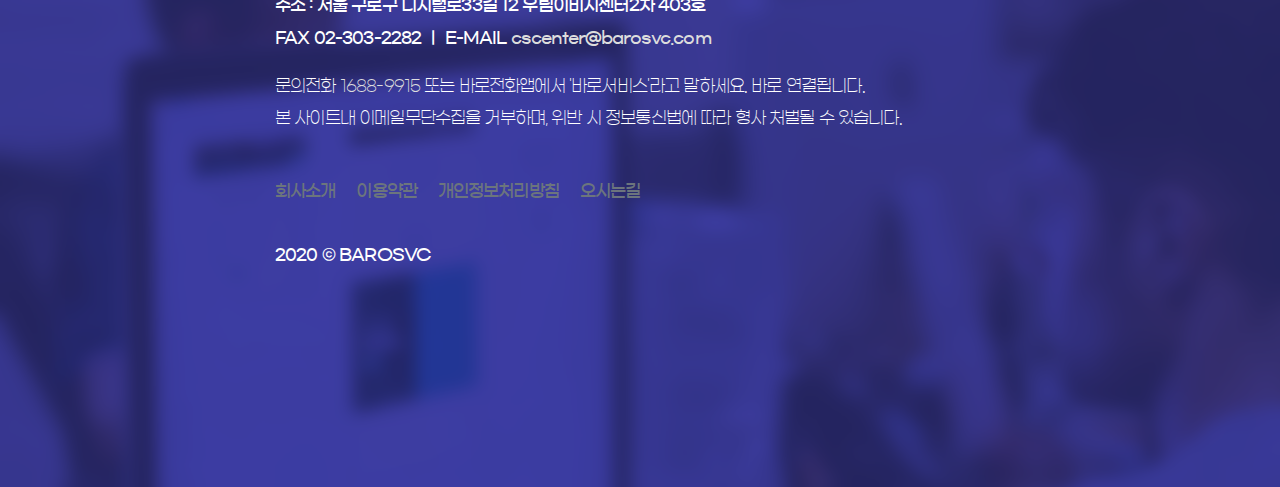
==== commit 3848b08d: "microediting" ====
--- a/index.html
+++ b/index.html
@@ -109,6 +109,11 @@
     <section class="section_all" id="about">
         <div class="container">
             <div class="row vertical_content_manage mb-3">
+                <div class="col-lg-5">
+                    <div class="img_about mt-3">
+                        <img src="images/image-02.png" alt="" class="img-fluid mx-auto d-block">
+                    </div>
+                </div>
                 <div class="col-lg-6">
                     <div class="about_details mt-4">
                         <h3 class="text-capitalize text_subtitle mb-3">회사소개</h3>
@@ -131,11 +136,7 @@
                         </div>
                     </div>
                 </div>
-                <div class="col-lg-5">
-                    <div class="img_about mt-3">
-                        <img src="images/image-02.png" alt="" class="img-fluid mx-auto d-block">
-                    </div>
-                </div>
+                
             </div>
         </div>
     </section>
--- a/css/style.css
+++ b/css/style.css
@@ -80,6 +80,9 @@
     outline: none !important;
 }
 
+
+
+
 p {
     font-family: 'Gmarket Sans';
     font-style: normal !important;
@@ -90,6 +93,9 @@
 }
 
 
+p>a {
+    color: #ddd;
+}
 
 /*==================
     02.HELPER
@@ -147,7 +153,7 @@
     width: 95%; 
     border-radius: 2em; 
     color: #000; 
-    font-size: 0.95em; 
+    font-size: 14px; 
     font-weight: 600; 
     transition: all 0.5s;
     letter-spacing: 0.6px;
@@ -756,4 +762,8 @@
         background-color: #4a44c5;
         border: 2px solid #4a44c5;
     }
+    .btn_baroapp {
+        padding: 8px 12px;
+        font-size: 12px;
+    }
 }